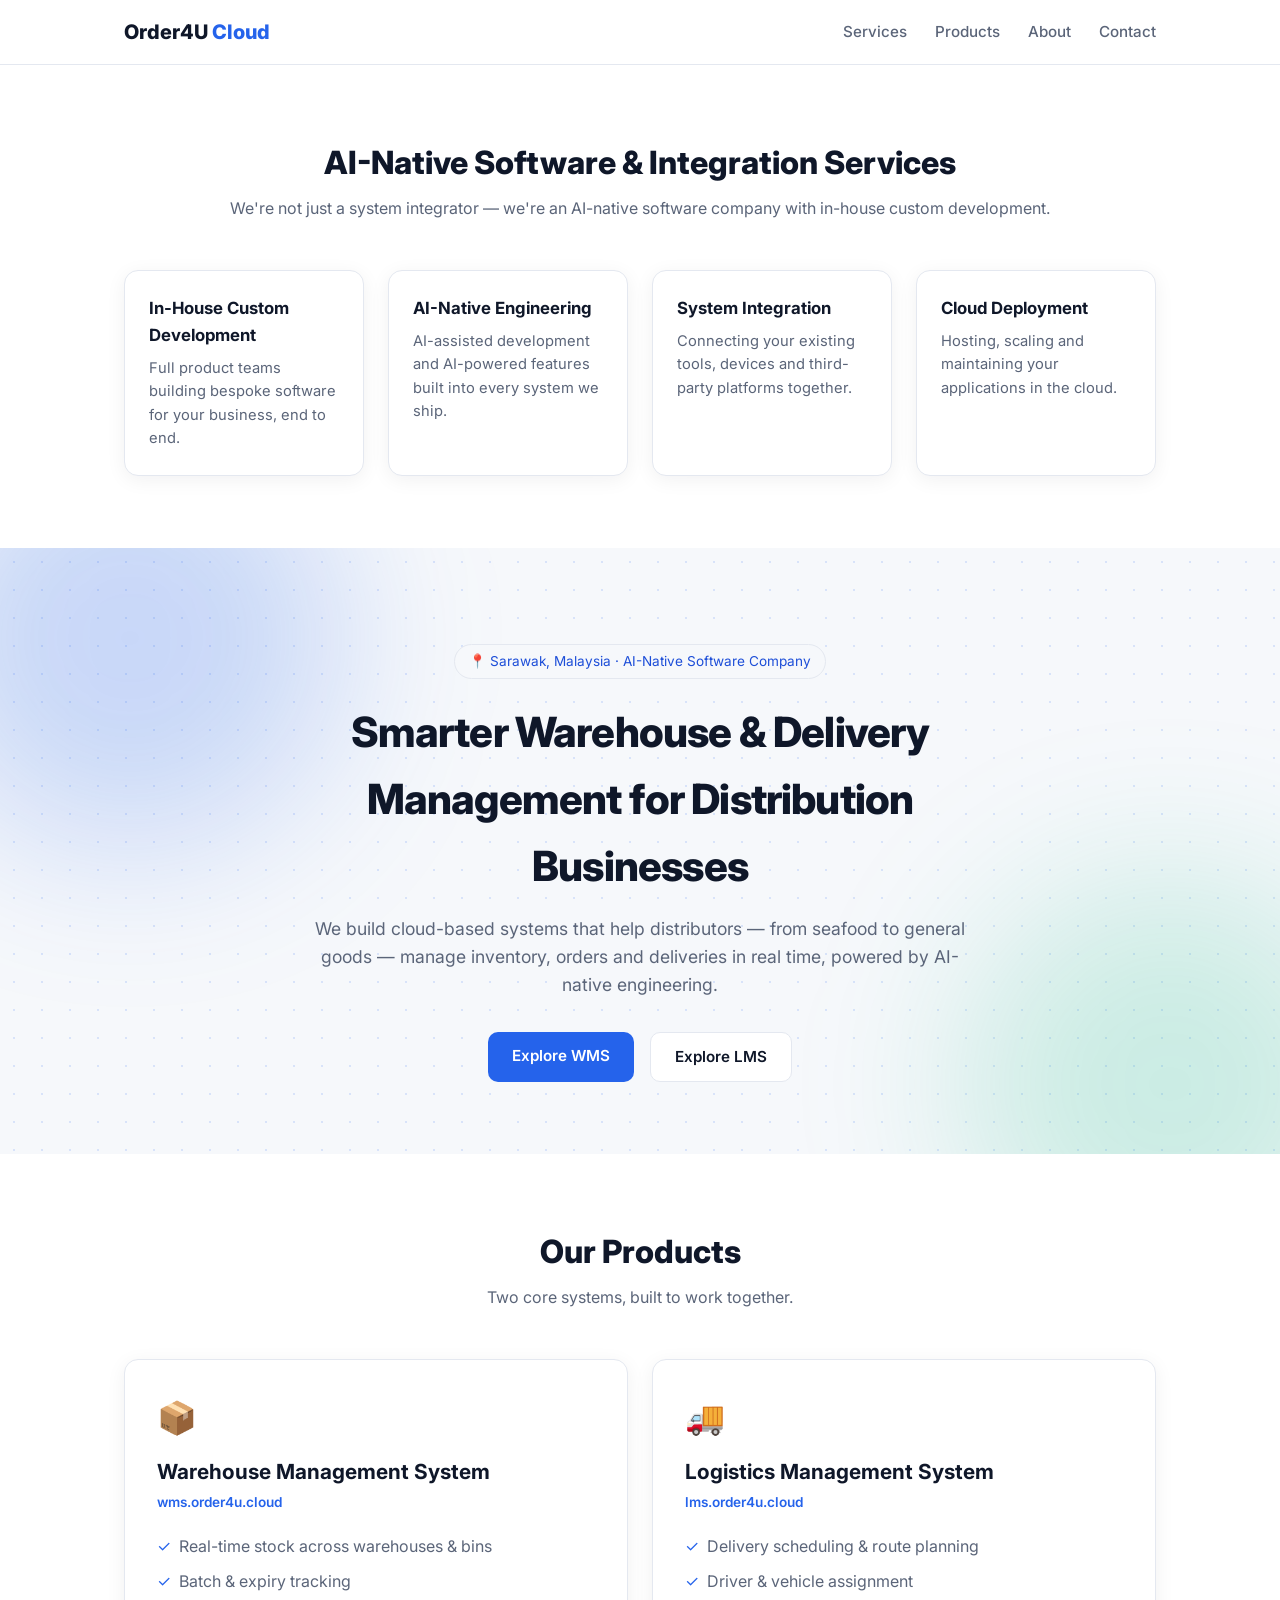
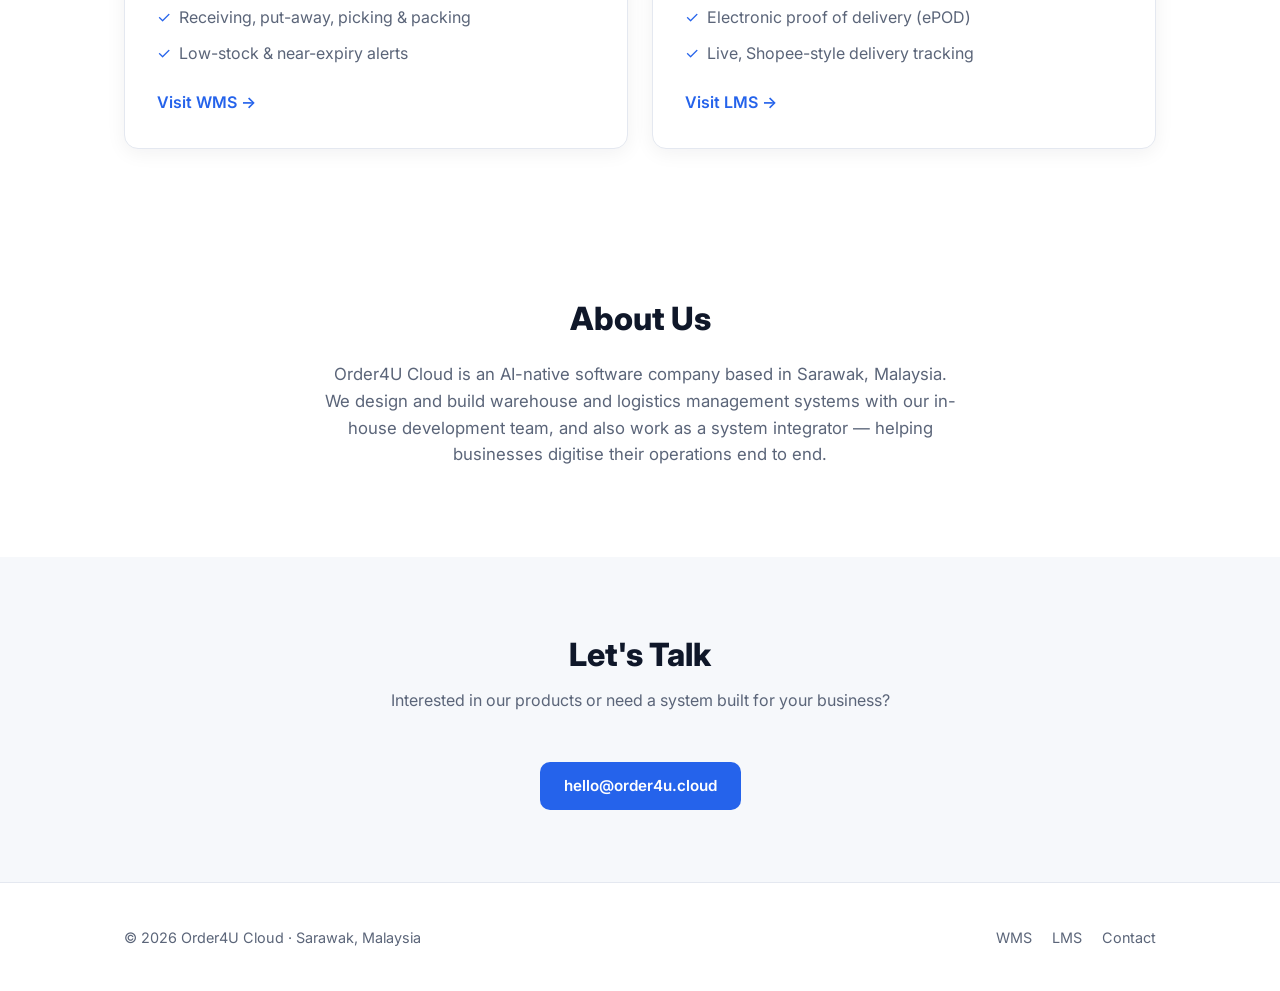
==== index.html @ 3c26c92e "Add static product/landing site with GitHub Pages workflow" ====
<!DOCTYPE html>
<html lang="en">
<head>
  <meta charset="UTF-8" />
  <meta name="viewport" content="width=device-width, initial-scale=1.0" />
  <title>Order4U Cloud — Warehouse & Logistics Management Systems</title>
  <meta name="description" content="Order4U Cloud is an AI-native software company based in Sarawak, Malaysia, building Warehouse (WMS) and Logistics (LMS) management systems, in-house custom development, and system integration." />
  <link rel="icon" href="data:,">
  <link rel="preconnect" href="https://fonts.googleapis.com">
  <link href="https://fonts.googleapis.com/css2?family=Inter:wght@400;500;600;700;800&display=swap" rel="stylesheet">
  <link rel="stylesheet" href="assets/css/styles.css" />
</head>
<body>

  <header class="site-header">
    <nav class="nav container">
      <a href="#home" class="brand">Order4U <span>Cloud</span></a>
      <ul class="nav-links">
        <li><a href="#services">Services</a></li>
        <li><a href="#products">Products</a></li>
        <li><a href="#about">About</a></li>
        <li><a href="#contact">Contact</a></li>
      </ul>
    </nav>
  </header>

  <main>
    <!-- Services -->
    <section id="services" class="section">
      <div class="container">
        <h2 class="section-title">AI-Native Software & Integration Services</h2>
        <p class="section-sub">We're not just a system integrator — we're an AI-native software company with in-house custom development.</p>

        <div class="card-grid card-grid-4">
          <div class="mini-card">
            <h4>In-House Custom Development</h4>
            <p>Full product teams building bespoke software for your business, end to end.</p>
          </div>
          <div class="mini-card">
            <h4>AI-Native Engineering</h4>
            <p>AI-assisted development and AI-powered features built into every system we ship.</p>
          </div>
          <div class="mini-card">
            <h4>System Integration</h4>
            <p>Connecting your existing tools, devices and third-party platforms together.</p>
          </div>
          <div class="mini-card">
            <h4>Cloud Deployment</h4>
            <p>Hosting, scaling and maintaining your applications in the cloud.</p>
          </div>
        </div>
      </div>
    </section>

    <!-- Hero -->
    <section id="home" class="hero">
      <div class="container hero-content">
        <span class="badge">📍 Sarawak, Malaysia · AI-Native Software Company</span>
        <h1>Smarter Warehouse & Delivery Management for Distribution Businesses</h1>
        <p class="hero-sub">
          We build cloud-based systems that help distributors — from seafood to general goods —
          manage inventory, orders and deliveries in real time, powered by AI-native engineering.
        </p>
        <div class="hero-actions">
          <a href="https://wms.order4u.cloud" class="btn btn-primary" target="_blank" rel="noopener">Explore WMS</a>
          <a href="https://lms.order4u.cloud" class="btn btn-outline" target="_blank" rel="noopener">Explore LMS</a>
        </div>
      </div>
    </section>

    <!-- Products -->
    <section id="products" class="section">
      <div class="container">
        <h2 class="section-title">Our Products</h2>
        <p class="section-sub">Two core systems, built to work together.</p>

        <div class="card-grid">
          <article class="card">
            <div class="card-icon">📦</div>
            <h3>Warehouse Management System</h3>
            <p class="card-tag">wms.order4u.cloud</p>
            <ul class="feature-list">
              <li>Real-time stock across warehouses & bins</li>
              <li>Batch & expiry tracking</li>
              <li>Receiving, put-away, picking & packing</li>
              <li>Low-stock & near-expiry alerts</li>
            </ul>
            <a href="https://wms.order4u.cloud" class="card-link" target="_blank" rel="noopener">Visit WMS →</a>
          </article>

          <article class="card">
            <div class="card-icon">🚚</div>
            <h3>Logistics Management System</h3>
            <p class="card-tag">lms.order4u.cloud</p>
            <ul class="feature-list">
              <li>Delivery scheduling & route planning</li>
              <li>Driver & vehicle assignment</li>
              <li>Electronic proof of delivery (ePOD)</li>
              <li>Live, Shopee-style delivery tracking</li>
            </ul>
            <a href="https://lms.order4u.cloud" class="card-link" target="_blank" rel="noopener">Visit LMS →</a>
          </article>
        </div>
      </div>
    </section>

    <!-- About -->
    <section id="about" class="section">
      <div class="container about-content">
        <h2 class="section-title">About Us</h2>
        <p>
          Order4U Cloud is an AI-native software company based in Sarawak, Malaysia. We design and
          build warehouse and logistics management systems with our in-house development team, and
          also work as a system integrator — helping businesses digitise their operations end to end.
        </p>
      </div>
    </section>

    <!-- Contact -->
    <section id="contact" class="section section-alt contact-section">
      <div class="container">
        <h2 class="section-title">Let's Talk</h2>
        <p class="section-sub">Interested in our products or need a system built for your business?</p>
        <a href="mailto:hello@order4u.cloud" class="btn btn-primary">hello@order4u.cloud</a>
      </div>
    </section>
  </main>

  <footer class="site-footer">
    <div class="container footer-content">
      <p>© 2026 Order4U Cloud · Sarawak, Malaysia</p>
      <div class="footer-links">
        <a href="https://wms.order4u.cloud" target="_blank" rel="noopener">WMS</a>
        <a href="https://lms.order4u.cloud" target="_blank" rel="noopener">LMS</a>
        <a href="mailto:hello@order4u.cloud">Contact</a>
      </div>
    </div>
  </footer>

</body>
</html>
---- assets/css/styles.css ----
:root {
  --bg: #ffffff;
  --bg-alt: #f6f8fb;
  --card: #ffffff;
  --text: #0f1729;
  --muted: #5b6579;
  --primary: #2563eb;
  --primary-dark: #1d4ed8;
  --border: #e4e8f0;
  --radius: 14px;
  --shadow: 0 4px 20px rgba(15, 23, 41, 0.06);
}

* { box-sizing: border-box; }

body {
  margin: 0;
  font-family: "Inter", -apple-system, BlinkMacSystemFont, "Segoe UI", sans-serif;
  background: var(--bg);
  color: var(--text);
  line-height: 1.6;
}

a { color: inherit; text-decoration: none; }

.container {
  max-width: 1080px;
  margin: 0 auto;
  padding: 0 24px;
}

/* Header */
.site-header {
  position: sticky;
  top: 0;
  z-index: 10;
  background: rgba(255, 255, 255, 0.85);
  backdrop-filter: blur(8px);
  border-bottom: 1px solid var(--border);
}

.nav {
  display: flex;
  align-items: center;
  justify-content: space-between;
  padding: 16px 24px;
}

.brand {
  font-weight: 800;
  font-size: 1.25rem;
}

.brand span { color: var(--primary); }

.nav-links {
  display: flex;
  gap: 28px;
  list-style: none;
  margin: 0;
  padding: 0;
}

.nav-links a {
  color: var(--muted);
  font-weight: 500;
  font-size: 0.95rem;
}

.nav-links a:hover { color: var(--text); }

/* Hero */
.hero {
  position: relative;
  overflow: hidden;
  padding: 96px 0 72px;
  background-color: var(--bg-alt);
  background-image:
    radial-gradient(circle, rgba(37, 99, 235, 0.14) 1px, transparent 1px);
  background-size: 28px 28px;
  animation: grid-drift 18s linear infinite;
}

.hero::before,
.hero::after {
  content: "";
  position: absolute;
  width: 420px;
  height: 420px;
  border-radius: 50%;
  filter: blur(80px);
  z-index: 0;
  animation: blob-float 14s ease-in-out infinite;
}

.hero::before {
  top: -120px;
  left: -80px;
  background: rgba(37, 99, 235, 0.22);
}

.hero::after {
  bottom: -140px;
  right: -100px;
  background: rgba(16, 185, 129, 0.18);
  animation-delay: -7s;
}

.hero-content { position: relative; z-index: 1; text-align: center; max-width: 720px; margin: 0 auto; }

@keyframes grid-drift {
  from { background-position: 0 0; }
  to { background-position: 28px 28px; }
}

@keyframes blob-float {
  0%, 100% { transform: translate(0, 0) scale(1); }
  50% { transform: translate(40px, 30px) scale(1.1); }
}

@media (prefers-reduced-motion: reduce) {
  .hero, .hero::before, .hero::after {
    animation: none;
  }
}

.badge {
  display: inline-block;
  padding: 6px 14px;
  background: var(--bg-alt);
  border: 1px solid var(--border);
  border-radius: 999px;
  color: var(--primary-dark);
  font-size: 0.85rem;
  margin-bottom: 20px;
}

.hero h1 {
  font-size: 2.6rem;
  font-weight: 800;
  margin: 0 0 16px;
  letter-spacing: -0.02em;
}

.hero-sub {
  color: var(--muted);
  font-size: 1.1rem;
  margin: 0 0 32px;
}

.hero-actions {
  display: flex;
  gap: 16px;
  justify-content: center;
  flex-wrap: wrap;
}

/* Buttons */
.btn {
  display: inline-block;
  padding: 12px 24px;
  border-radius: 10px;
  font-weight: 600;
  font-size: 0.95rem;
  transition: transform 0.15s ease, background 0.15s ease;
}

.btn-primary {
  background: var(--primary);
  color: #fff;
}

.btn-primary:hover { background: var(--primary-dark); transform: translateY(-1px); }

.btn-outline {
  border: 1px solid var(--border);
  color: var(--text);
  background: var(--bg);
}

.btn-outline:hover { border-color: var(--primary); color: var(--primary); transform: translateY(-1px); }

/* Sections */
.section { padding: 72px 0; }
.section-alt { background: var(--bg-alt); }

.section-title {
  font-size: 2rem;
  font-weight: 800;
  text-align: center;
  margin: 0 0 8px;
}

.section-sub {
  text-align: center;
  color: var(--muted);
  margin: 0 0 48px;
}

/* Cards */
.card-grid {
  display: grid;
  grid-template-columns: repeat(2, 1fr);
  gap: 24px;
}

.card-grid-4 { grid-template-columns: repeat(4, 1fr); }

.card {
  background: var(--card);
  border: 1px solid var(--border);
  border-radius: var(--radius);
  padding: 32px;
  box-shadow: var(--shadow);
}

.card-icon { font-size: 2rem; margin-bottom: 12px; }

.card h3 { margin: 0 0 4px; font-size: 1.3rem; }

.card-tag {
  color: var(--primary);
  font-size: 0.85rem;
  font-weight: 600;
  margin: 0 0 20px;
}

.feature-list {
  list-style: none;
  margin: 0 0 24px;
  padding: 0;
  color: var(--muted);
}

.feature-list li {
  padding-left: 22px;
  position: relative;
  margin-bottom: 10px;
}

.feature-list li::before {
  content: "✓";
  color: var(--primary);
  position: absolute;
  left: 0;
}

.card-link { color: var(--primary); font-weight: 600; }
.card-link:hover { color: var(--primary-dark); }

.mini-card {
  background: var(--card);
  border: 1px solid var(--border);
  border-radius: var(--radius);
  padding: 24px;
  box-shadow: var(--shadow);
}

.mini-card h4 { margin: 0 0 8px; font-size: 1.05rem; }
.mini-card p { margin: 0; color: var(--muted); font-size: 0.92rem; }

/* About / Contact */
.about-content { max-width: 680px; text-align: center; margin: 0 auto; }
.about-content p { color: var(--muted); font-size: 1.05rem; }

.contact-section { text-align: center; }

/* Footer */
.site-footer {
  border-top: 1px solid var(--border);
  padding: 28px 0;
}

.footer-content {
  display: flex;
  justify-content: space-between;
  align-items: center;
  flex-wrap: wrap;
  gap: 12px;
  color: var(--muted);
  font-size: 0.9rem;
}

.footer-links { display: flex; gap: 20px; }
.footer-links a:hover { color: var(--text); }

@media (max-width: 720px) {
  .nav-links { display: none; }
  .hero h1 { font-size: 2rem; }
  .card-grid, .card-grid-4 { grid-template-columns: 1fr; }
}
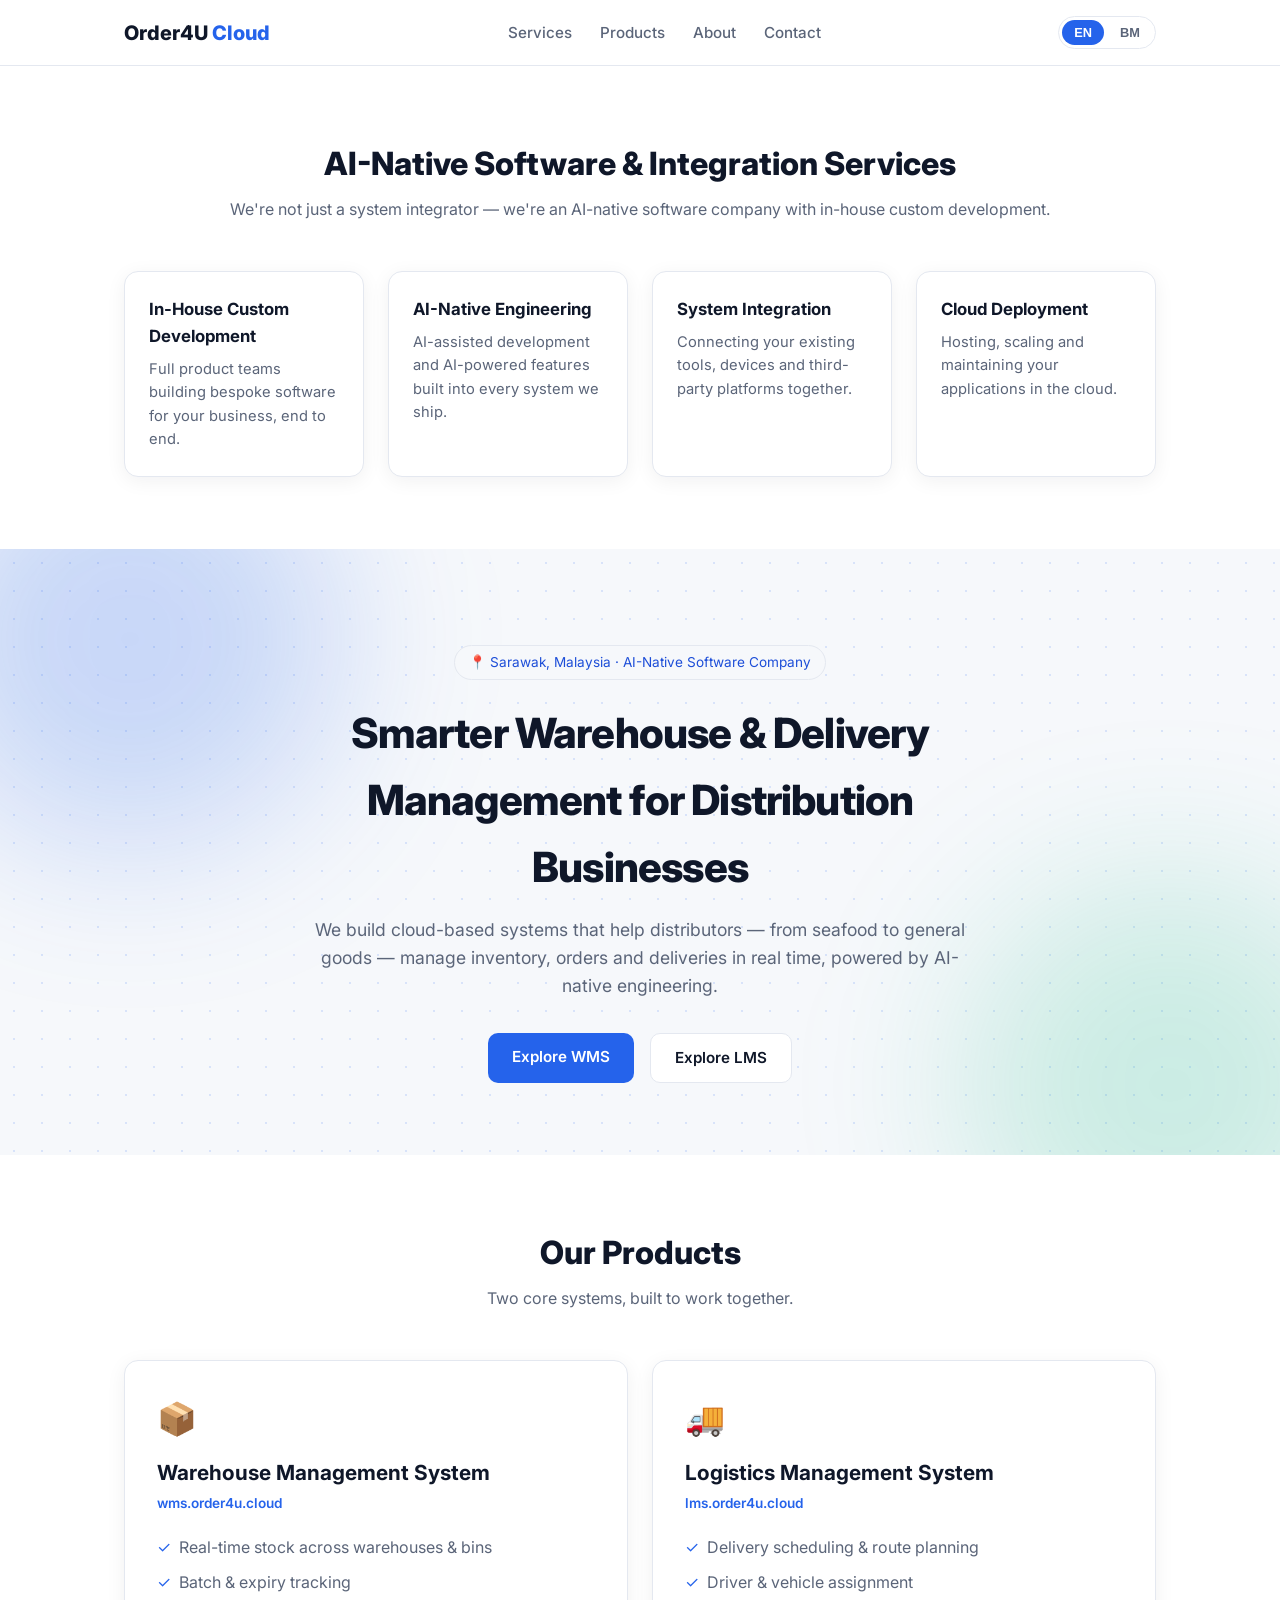
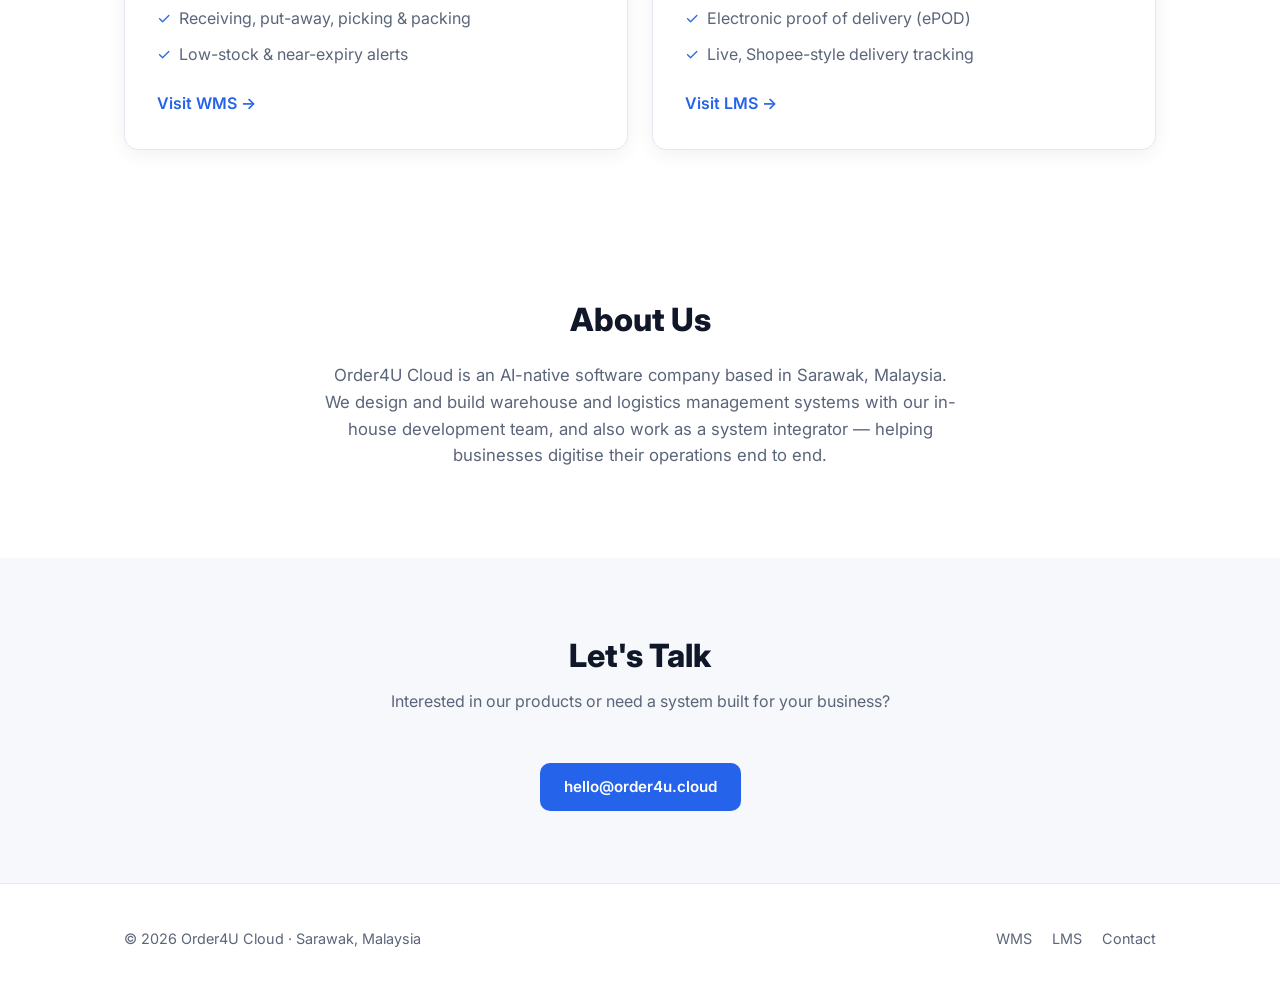
==== commit 89f8fa8b: "Add English/Malay language toggle" ====
--- a/index.html
+++ b/index.html
@@ -16,11 +16,16 @@
     <nav class="nav container">
       <a href="#home" class="brand">Order4U <span>Cloud</span></a>
       <ul class="nav-links">
-        <li><a href="#services">Services</a></li>
-        <li><a href="#products">Products</a></li>
-        <li><a href="#about">About</a></li>
-        <li><a href="#contact">Contact</a></li>
+        <li><a href="#services" data-i18n="nav.services">Services</a></li>
+        <li><a href="#products" data-i18n="nav.products">Products</a></li>
+        <li><a href="#about" data-i18n="nav.about">About</a></li>
+        <li><a href="#contact" data-i18n="nav.contact">Contact</a></li>
       </ul>
+      <fieldset class="lang-switch">
+        <legend class="sr-only">Language switch</legend>
+        <button type="button" class="lang-btn" data-lang="en">EN</button>
+        <button type="button" class="lang-btn" data-lang="ms">BM</button>
+      </fieldset>
     </nav>
   </header>
 
@@ -28,25 +33,25 @@
     <!-- Services -->
     <section id="services" class="section">
       <div class="container">
-        <h2 class="section-title">AI-Native Software & Integration Services</h2>
-        <p class="section-sub">We're not just a system integrator — we're an AI-native software company with in-house custom development.</p>
+        <h2 class="section-title" data-i18n="services.title">AI-Native Software & Integration Services</h2>
+        <p class="section-sub" data-i18n="services.sub">We're not just a system integrator — we're an AI-native software company with in-house custom development.</p>
 
         <div class="card-grid card-grid-4">
           <div class="mini-card">
-            <h4>In-House Custom Development</h4>
-            <p>Full product teams building bespoke software for your business, end to end.</p>
+            <h4 data-i18n="services.card1.title">In-House Custom Development</h4>
+            <p data-i18n="services.card1.desc">Full product teams building bespoke software for your business, end to end.</p>
           </div>
           <div class="mini-card">
-            <h4>AI-Native Engineering</h4>
-            <p>AI-assisted development and AI-powered features built into every system we ship.</p>
+            <h4 data-i18n="services.card2.title">AI-Native Engineering</h4>
+            <p data-i18n="services.card2.desc">AI-assisted development and AI-powered features built into every system we ship.</p>
           </div>
           <div class="mini-card">
-            <h4>System Integration</h4>
-            <p>Connecting your existing tools, devices and third-party platforms together.</p>
+            <h4 data-i18n="services.card3.title">System Integration</h4>
+            <p data-i18n="services.card3.desc">Connecting your existing tools, devices and third-party platforms together.</p>
           </div>
           <div class="mini-card">
-            <h4>Cloud Deployment</h4>
-            <p>Hosting, scaling and maintaining your applications in the cloud.</p>
+            <h4 data-i18n="services.card4.title">Cloud Deployment</h4>
+            <p data-i18n="services.card4.desc">Hosting, scaling and maintaining your applications in the cloud.</p>
           </div>
         </div>
       </div>
@@ -55,15 +60,15 @@
     <!-- Hero -->
     <section id="home" class="hero">
       <div class="container hero-content">
-        <span class="badge">📍 Sarawak, Malaysia · AI-Native Software Company</span>
-        <h1>Smarter Warehouse & Delivery Management for Distribution Businesses</h1>
-        <p class="hero-sub">
+        <span class="badge" data-i18n="hero.badge">📍 Sarawak, Malaysia · AI-Native Software Company</span>
+        <h1 data-i18n="hero.title">Smarter Warehouse & Delivery Management for Distribution Businesses</h1>
+        <p class="hero-sub" data-i18n="hero.sub">
           We build cloud-based systems that help distributors — from seafood to general goods —
           manage inventory, orders and deliveries in real time, powered by AI-native engineering.
         </p>
         <div class="hero-actions">
-          <a href="https://wms.order4u.cloud" class="btn btn-primary" target="_blank" rel="noopener">Explore WMS</a>
-          <a href="https://lms.order4u.cloud" class="btn btn-outline" target="_blank" rel="noopener">Explore LMS</a>
+          <a href="https://wms.order4u.cloud" class="btn btn-primary" target="_blank" rel="noopener" data-i18n="hero.cta.wms">Explore WMS</a>
+          <a href="https://lms.order4u.cloud" class="btn btn-outline" target="_blank" rel="noopener" data-i18n="hero.cta.lms">Explore LMS</a>
         </div>
       </div>
     </section>
@@ -71,34 +76,34 @@
     <!-- Products -->
     <section id="products" class="section">
       <div class="container">
-        <h2 class="section-title">Our Products</h2>
-        <p class="section-sub">Two core systems, built to work together.</p>
+        <h2 class="section-title" data-i18n="products.title">Our Products</h2>
+        <p class="section-sub" data-i18n="products.sub">Two core systems, built to work together.</p>
 
         <div class="card-grid">
           <article class="card">
             <div class="card-icon">📦</div>
-            <h3>Warehouse Management System</h3>
+            <h3 data-i18n="products.wms.title">Warehouse Management System</h3>
             <p class="card-tag">wms.order4u.cloud</p>
             <ul class="feature-list">
-              <li>Real-time stock across warehouses & bins</li>
-              <li>Batch & expiry tracking</li>
-              <li>Receiving, put-away, picking & packing</li>
-              <li>Low-stock & near-expiry alerts</li>
+              <li data-i18n="products.wms.f1">Real-time stock across warehouses & bins</li>
+              <li data-i18n="products.wms.f2">Batch & expiry tracking</li>
+              <li data-i18n="products.wms.f3">Receiving, put-away, picking & packing</li>
+              <li data-i18n="products.wms.f4">Low-stock & near-expiry alerts</li>
             </ul>
-            <a href="https://wms.order4u.cloud" class="card-link" target="_blank" rel="noopener">Visit WMS →</a>
+            <a href="https://wms.order4u.cloud" class="card-link" target="_blank" rel="noopener" data-i18n="products.wms.link">Visit WMS →</a>
           </article>
 
           <article class="card">
             <div class="card-icon">🚚</div>
-            <h3>Logistics Management System</h3>
+            <h3 data-i18n="products.lms.title">Logistics Management System</h3>
             <p class="card-tag">lms.order4u.cloud</p>
             <ul class="feature-list">
-              <li>Delivery scheduling & route planning</li>
-              <li>Driver & vehicle assignment</li>
-              <li>Electronic proof of delivery (ePOD)</li>
-              <li>Live, Shopee-style delivery tracking</li>
+              <li data-i18n="products.lms.f1">Delivery scheduling & route planning</li>
+              <li data-i18n="products.lms.f2">Driver & vehicle assignment</li>
+              <li data-i18n="products.lms.f3">Electronic proof of delivery (ePOD)</li>
+              <li data-i18n="products.lms.f4">Live, Shopee-style delivery tracking</li>
             </ul>
-            <a href="https://lms.order4u.cloud" class="card-link" target="_blank" rel="noopener">Visit LMS →</a>
+            <a href="https://lms.order4u.cloud" class="card-link" target="_blank" rel="noopener" data-i18n="products.lms.link">Visit LMS →</a>
           </article>
         </div>
       </div>
@@ -107,8 +112,8 @@
     <!-- About -->
     <section id="about" class="section">
       <div class="container about-content">
-        <h2 class="section-title">About Us</h2>
-        <p>
+        <h2 class="section-title" data-i18n="about.title">About Us</h2>
+        <p data-i18n="about.text">
           Order4U Cloud is an AI-native software company based in Sarawak, Malaysia. We design and
           build warehouse and logistics management systems with our in-house development team, and
           also work as a system integrator — helping businesses digitise their operations end to end.
@@ -119,8 +124,8 @@
     <!-- Contact -->
     <section id="contact" class="section section-alt contact-section">
       <div class="container">
-        <h2 class="section-title">Let's Talk</h2>
-        <p class="section-sub">Interested in our products or need a system built for your business?</p>
+        <h2 class="section-title" data-i18n="contact.title">Let's Talk</h2>
+        <p class="section-sub" data-i18n="contact.sub">Interested in our products or need a system built for your business?</p>
         <a href="mailto:hello@order4u.cloud" class="btn btn-primary">hello@order4u.cloud</a>
       </div>
     </section>
@@ -128,14 +133,15 @@
 
   <footer class="site-footer">
     <div class="container footer-content">
-      <p>© 2026 Order4U Cloud · Sarawak, Malaysia</p>
+      <p data-i18n="footer.copy">© 2026 Order4U Cloud · Sarawak, Malaysia</p>
       <div class="footer-links">
         <a href="https://wms.order4u.cloud" target="_blank" rel="noopener">WMS</a>
         <a href="https://lms.order4u.cloud" target="_blank" rel="noopener">LMS</a>
-        <a href="mailto:hello@order4u.cloud">Contact</a>
+        <a href="mailto:hello@order4u.cloud" data-i18n="nav.contact">Contact</a>
       </div>
     </div>
   </footer>
 
+  <script src="assets/js/i18n.js"></script>
 </body>
 </html>
--- a/assets/css/styles.css
+++ b/assets/css/styles.css
@@ -69,6 +69,43 @@
 
 .nav-links a:hover { color: var(--text); }
 
+.lang-switch {
+  display: flex;
+  gap: 4px;
+  margin: 0;
+  border: 1px solid var(--border);
+  border-radius: 999px;
+  padding: 3px;
+}
+
+.sr-only {
+  position: absolute;
+  width: 1px;
+  height: 1px;
+  padding: 0;
+  margin: -1px;
+  overflow: hidden;
+  clip: rect(0, 0, 0, 0);
+  white-space: nowrap;
+  border: 0;
+}
+
+.lang-btn {
+  border: none;
+  background: transparent;
+  color: var(--muted);
+  font-size: 0.8rem;
+  font-weight: 700;
+  padding: 5px 12px;
+  border-radius: 999px;
+  cursor: pointer;
+}
+
+.lang-btn.active {
+  background: var(--primary);
+  color: #fff;
+}
+
 /* Hero */
 .hero {
   position: relative;
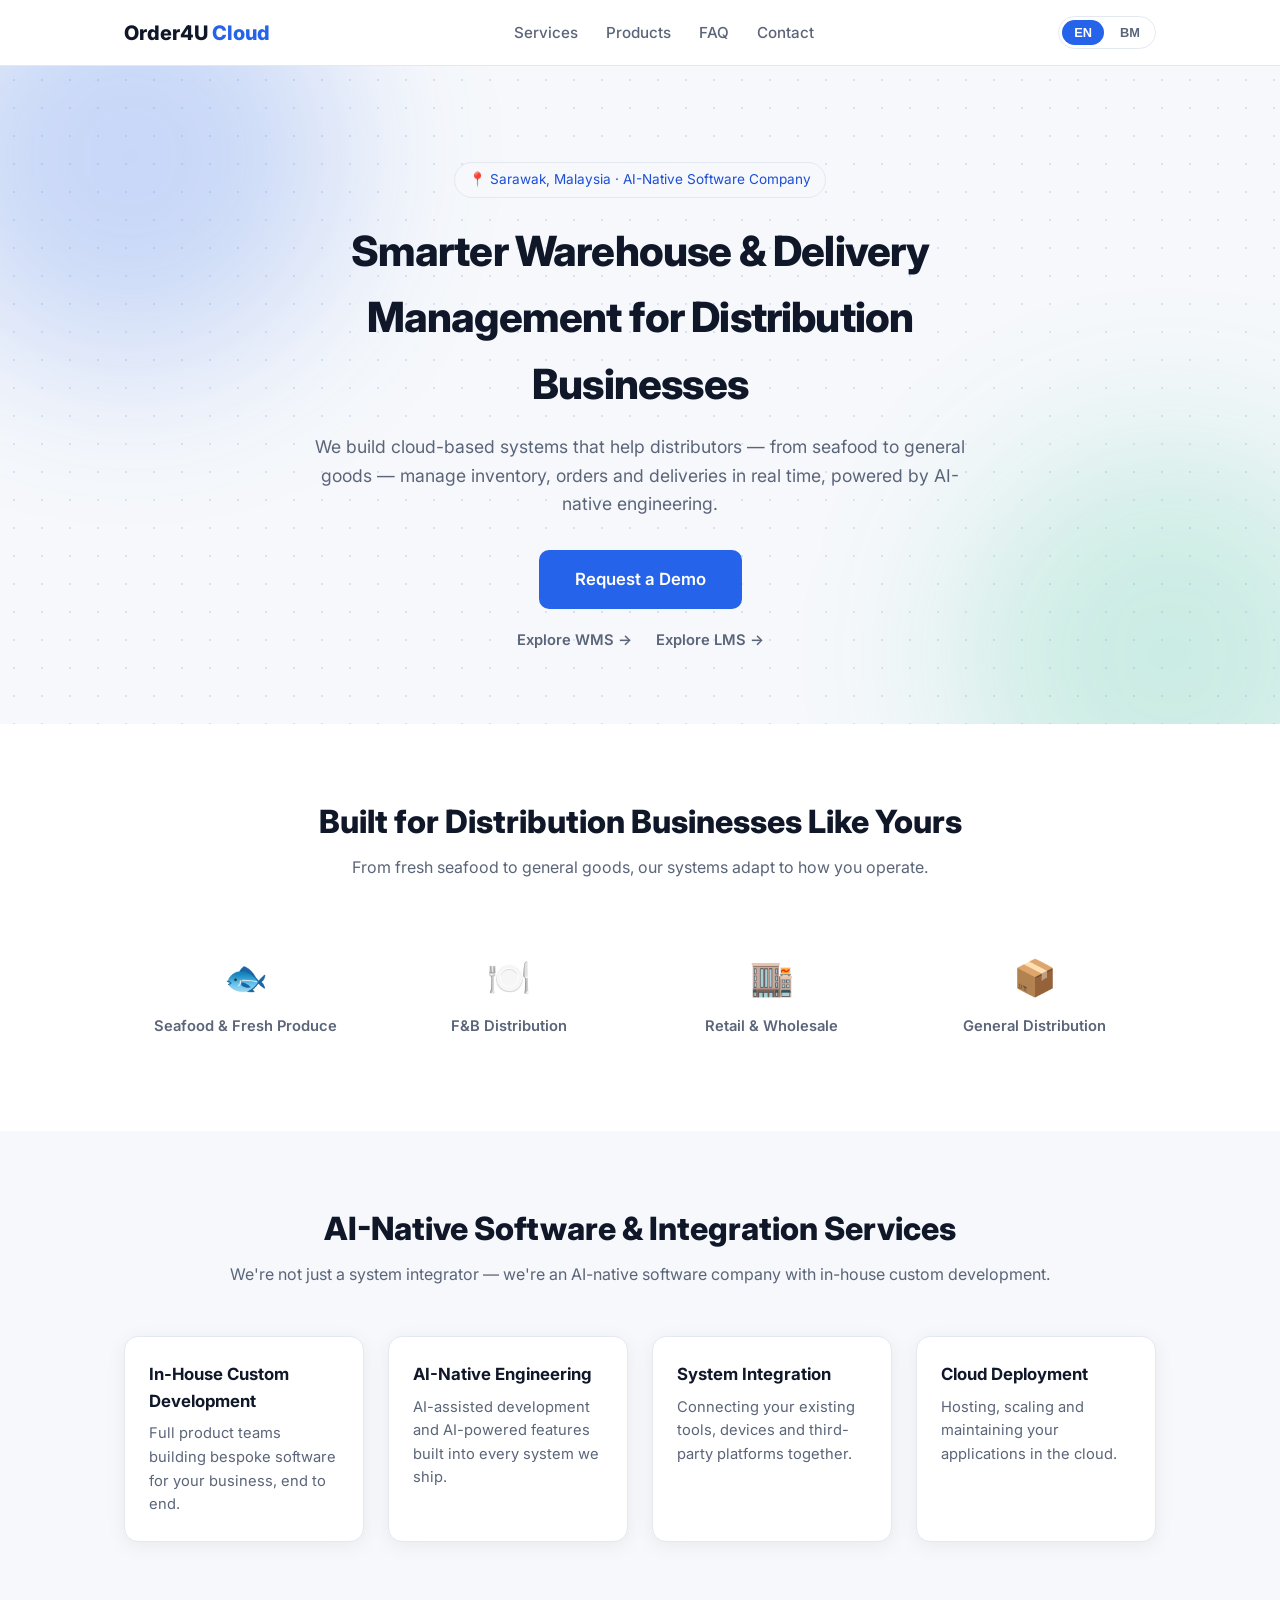
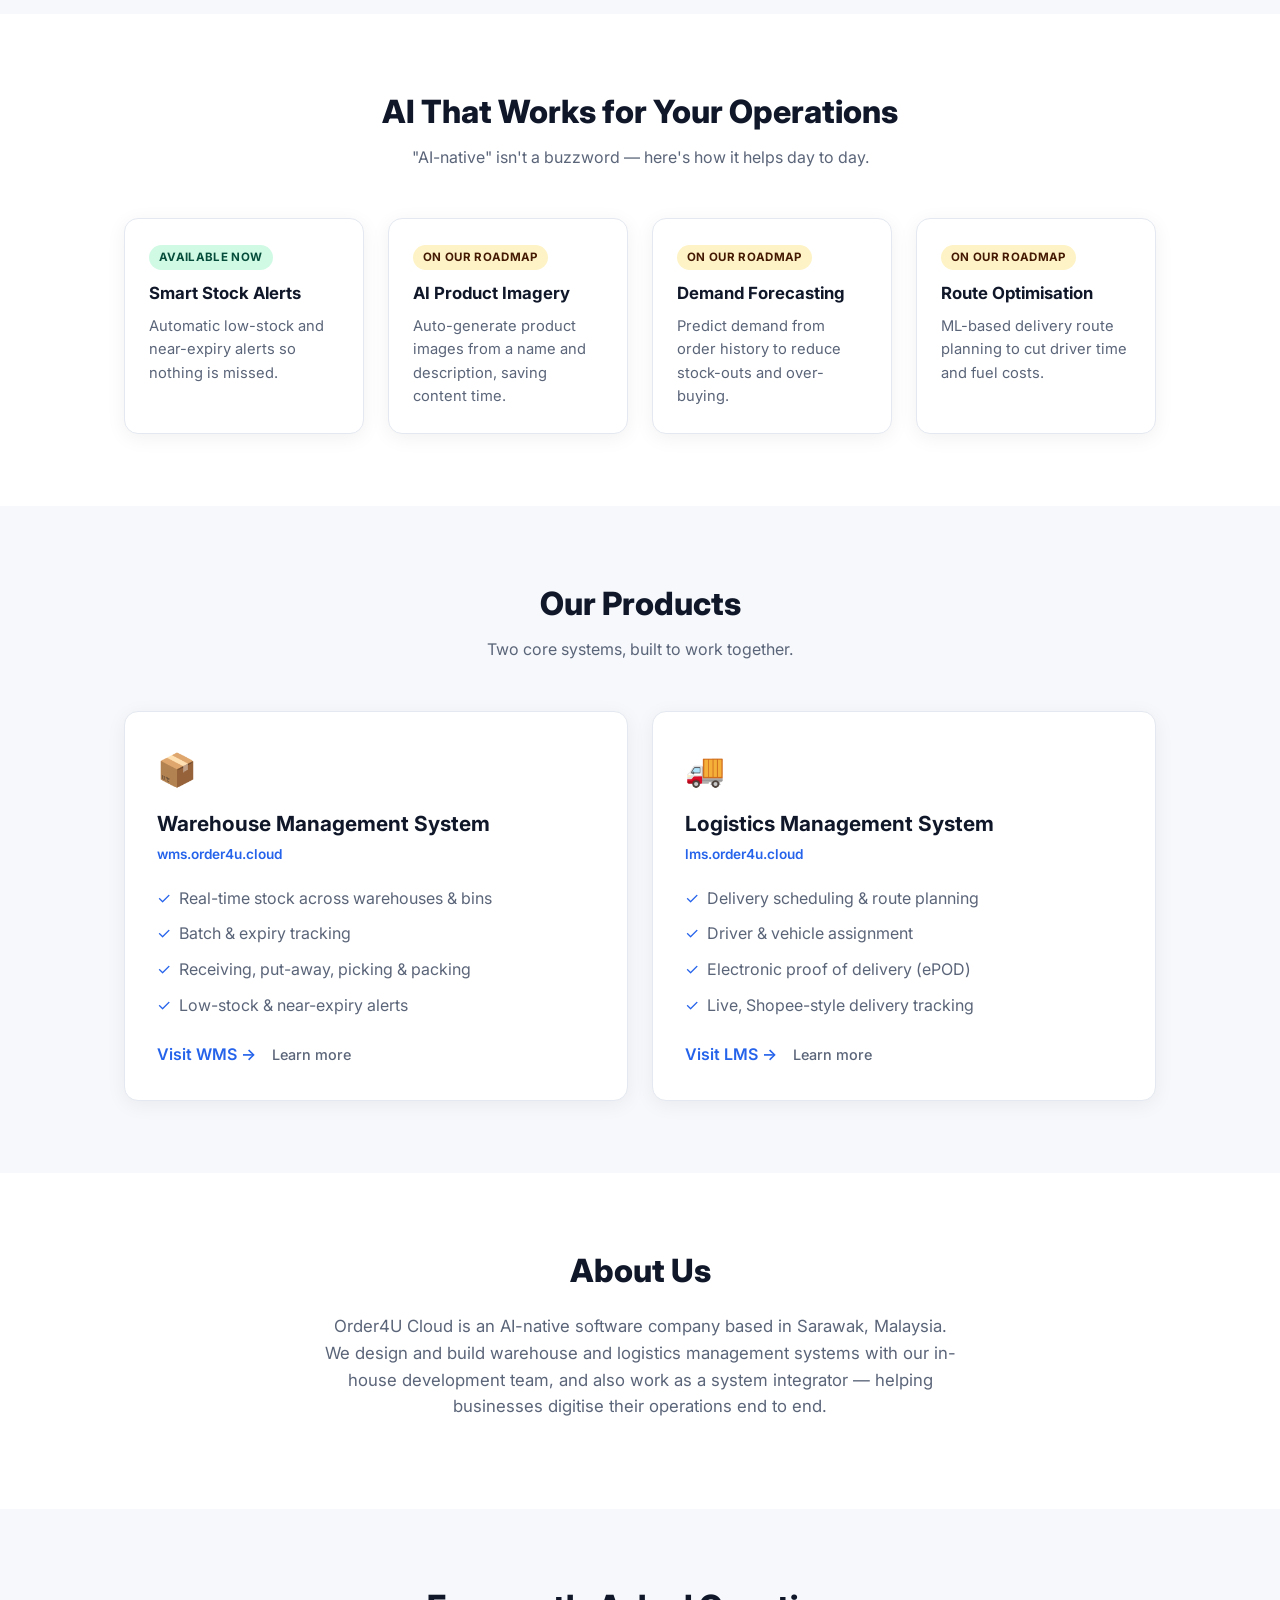
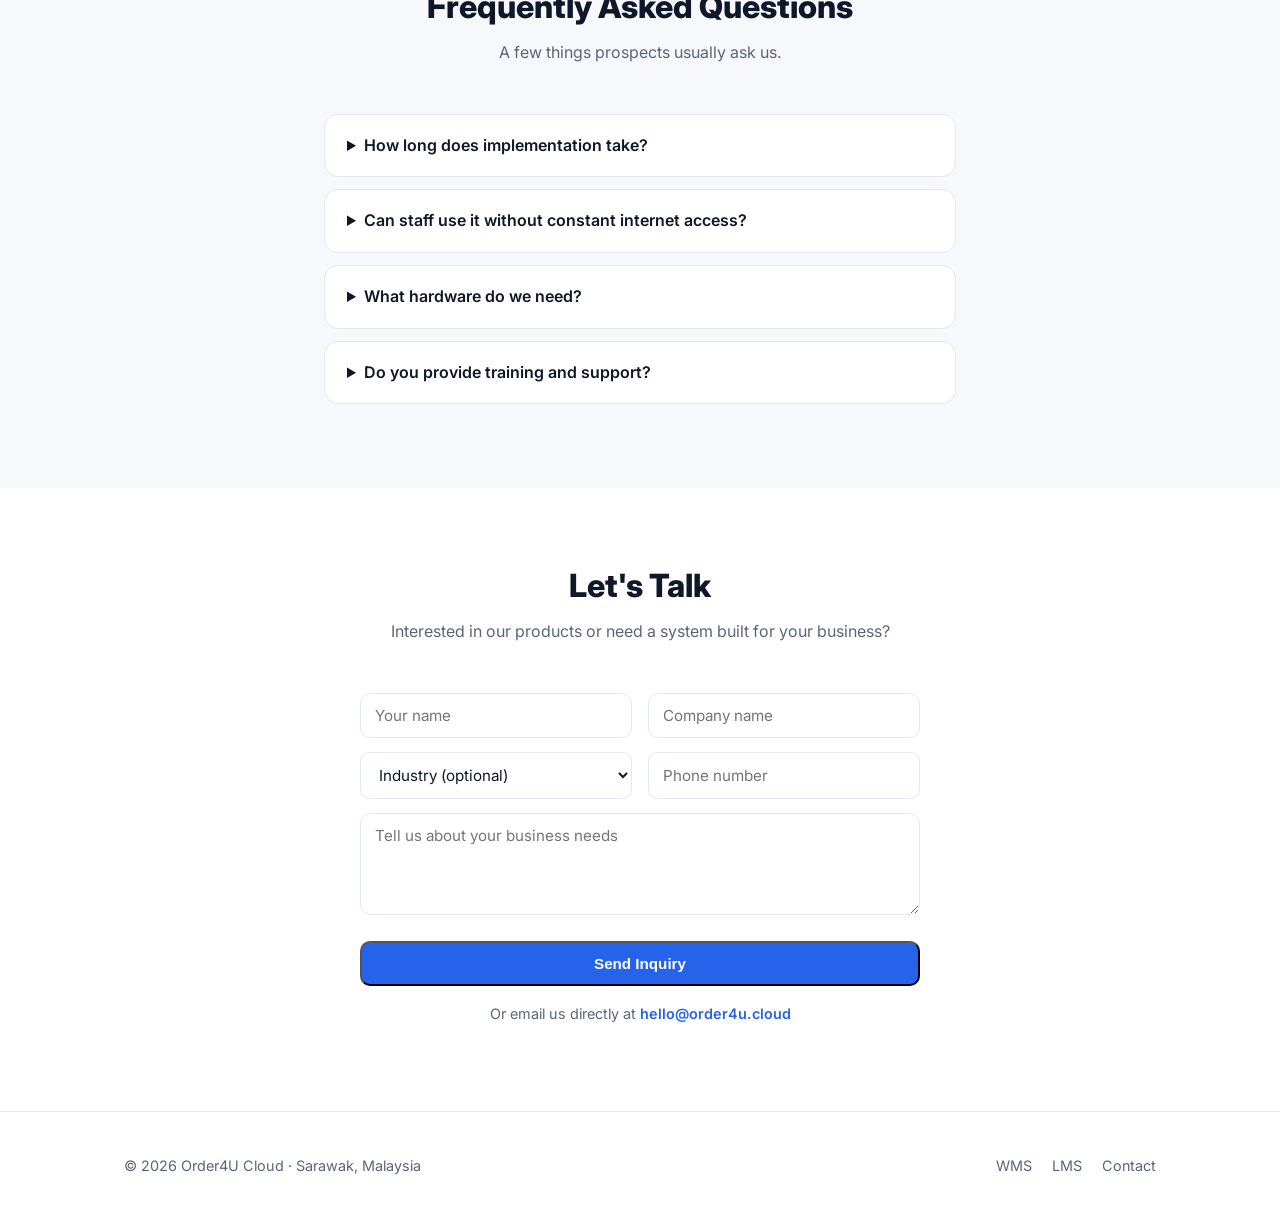
==== commit 70beac4a: "Lead with hero CTA, add industries/AI/FAQ sections, contact form, and WMS/LMS detail pages" ====
--- a/index.html
+++ b/index.html
@@ -18,7 +18,7 @@
       <ul class="nav-links">
         <li><a href="#services" data-i18n="nav.services">Services</a></li>
         <li><a href="#products" data-i18n="nav.products">Products</a></li>
-        <li><a href="#about" data-i18n="nav.about">About</a></li>
+        <li><a href="#faq" data-i18n="nav.faq">FAQ</a></li>
         <li><a href="#contact" data-i18n="nav.contact">Contact</a></li>
       </ul>
       <fieldset class="lang-switch">
@@ -30,33 +30,6 @@
   </header>
 
   <main>
-    <!-- Services -->
-    <section id="services" class="section">
-      <div class="container">
-        <h2 class="section-title" data-i18n="services.title">AI-Native Software & Integration Services</h2>
-        <p class="section-sub" data-i18n="services.sub">We're not just a system integrator — we're an AI-native software company with in-house custom development.</p>
-
-        <div class="card-grid card-grid-4">
-          <div class="mini-card">
-            <h4 data-i18n="services.card1.title">In-House Custom Development</h4>
-            <p data-i18n="services.card1.desc">Full product teams building bespoke software for your business, end to end.</p>
-          </div>
-          <div class="mini-card">
-            <h4 data-i18n="services.card2.title">AI-Native Engineering</h4>
-            <p data-i18n="services.card2.desc">AI-assisted development and AI-powered features built into every system we ship.</p>
-          </div>
-          <div class="mini-card">
-            <h4 data-i18n="services.card3.title">System Integration</h4>
-            <p data-i18n="services.card3.desc">Connecting your existing tools, devices and third-party platforms together.</p>
-          </div>
-          <div class="mini-card">
-            <h4 data-i18n="services.card4.title">Cloud Deployment</h4>
-            <p data-i18n="services.card4.desc">Hosting, scaling and maintaining your applications in the cloud.</p>
-          </div>
-        </div>
-      </div>
-    </section>
-
     <!-- Hero -->
     <section id="home" class="hero">
       <div class="container hero-content">
@@ -67,14 +40,102 @@
           manage inventory, orders and deliveries in real time, powered by AI-native engineering.
         </p>
         <div class="hero-actions">
-          <a href="https://wms.order4u.cloud" class="btn btn-primary" target="_blank" rel="noopener" data-i18n="hero.cta.wms">Explore WMS</a>
-          <a href="https://lms.order4u.cloud" class="btn btn-outline" target="_blank" rel="noopener" data-i18n="hero.cta.lms">Explore LMS</a>
+          <a href="#contact" class="btn btn-primary btn-lg" data-i18n="hero.cta.demo">Request a Demo</a>
+        </div>
+        <div class="hero-links">
+          <a href="https://wms.order4u.cloud" target="_blank" rel="noopener" data-i18n="hero.cta.wms">Explore WMS →</a>
+          <a href="https://lms.order4u.cloud" target="_blank" rel="noopener" data-i18n="hero.cta.lms">Explore LMS →</a>
+        </div>
+      </div>
+    </section>
+
+    <!-- Industries / trust strip -->
+    <section id="industries" class="section">
+      <div class="container">
+        <h2 class="section-title" data-i18n="industries.title">Built for Distribution Businesses Like Yours</h2>
+        <p class="section-sub" data-i18n="industries.sub">From fresh seafood to general goods, our systems adapt to how you operate.</p>
+
+        <div class="industry-grid">
+          <div class="industry-item">
+            <span class="industry-icon">🐟</span>
+            <p data-i18n="industries.item1">Seafood & Fresh Produce</p>
+          </div>
+          <div class="industry-item">
+            <span class="industry-icon">🍽️</span>
+            <p data-i18n="industries.item2">F&B Distribution</p>
+          </div>
+          <div class="industry-item">
+            <span class="industry-icon">🏬</span>
+            <p data-i18n="industries.item3">Retail & Wholesale</p>
+          </div>
+          <div class="industry-item">
+            <span class="industry-icon">📦</span>
+            <p data-i18n="industries.item4">General Distribution</p>
+          </div>
+        </div>
+      </div>
+    </section>
+
+    <!-- Services -->
+    <section id="services" class="section section-alt">
+      <div class="container">
+        <h2 class="section-title" data-i18n="services.title">AI-Native Software & Integration Services</h2>
+        <p class="section-sub" data-i18n="services.sub">We're not just a system integrator — we're an AI-native software company with in-house custom development.</p>
+
+        <div class="card-grid card-grid-4">
+          <div class="mini-card">
+            <h4 data-i18n="services.card1.title">In-House Custom Development</h4>
+            <p data-i18n="services.card1.desc">Full product teams building bespoke software for your business, end to end.</p>
+          </div>
+          <div class="mini-card">
+            <h4 data-i18n="services.card2.title">AI-Native Engineering</h4>
+            <p data-i18n="services.card2.desc">AI-assisted development and AI-powered features built into every system we ship.</p>
+          </div>
+          <div class="mini-card">
+            <h4 data-i18n="services.card3.title">System Integration</h4>
+            <p data-i18n="services.card3.desc">Connecting your existing tools, devices and third-party platforms together.</p>
+          </div>
+          <div class="mini-card">
+            <h4 data-i18n="services.card4.title">Cloud Deployment</h4>
+            <p data-i18n="services.card4.desc">Hosting, scaling and maintaining your applications in the cloud.</p>
+          </div>
+        </div>
+      </div>
+    </section>
+
+    <!-- AI capabilities -->
+    <section id="ai" class="section">
+      <div class="container">
+        <h2 class="section-title" data-i18n="ai.title">AI That Works for Your Operations</h2>
+        <p class="section-sub" data-i18n="ai.sub">"AI-native" isn't a buzzword — here's how it helps day to day.</p>
+
+        <div class="card-grid card-grid-4">
+          <div class="mini-card">
+            <span class="tag tag-live" data-i18n="ai.tag.live">Available now</span>
+            <h4 data-i18n="ai.card1.title">Smart Stock Alerts</h4>
+            <p data-i18n="ai.card1.desc">Automatic low-stock and near-expiry alerts so nothing is missed.</p>
+          </div>
+          <div class="mini-card">
+            <span class="tag tag-soon" data-i18n="ai.tag.soon">On our roadmap</span>
+            <h4 data-i18n="ai.card2.title">AI Product Imagery</h4>
+            <p data-i18n="ai.card2.desc">Auto-generate product images from a name and description, saving content time.</p>
+          </div>
+          <div class="mini-card">
+            <span class="tag tag-soon" data-i18n="ai.tag.soon">On our roadmap</span>
+            <h4 data-i18n="ai.card3.title">Demand Forecasting</h4>
+            <p data-i18n="ai.card3.desc">Predict demand from order history to reduce stock-outs and over-buying.</p>
+          </div>
+          <div class="mini-card">
+            <span class="tag tag-soon" data-i18n="ai.tag.soon">On our roadmap</span>
+            <h4 data-i18n="ai.card4.title">Route Optimisation</h4>
+            <p data-i18n="ai.card4.desc">ML-based delivery route planning to cut driver time and fuel costs.</p>
+          </div>
         </div>
       </div>
     </section>
 
     <!-- Products -->
-    <section id="products" class="section">
+    <section id="products" class="section section-alt">
       <div class="container">
         <h2 class="section-title" data-i18n="products.title">Our Products</h2>
         <p class="section-sub" data-i18n="products.sub">Two core systems, built to work together.</p>
@@ -90,7 +151,10 @@
               <li data-i18n="products.wms.f3">Receiving, put-away, picking & packing</li>
               <li data-i18n="products.wms.f4">Low-stock & near-expiry alerts</li>
             </ul>
-            <a href="https://wms.order4u.cloud" class="card-link" target="_blank" rel="noopener" data-i18n="products.wms.link">Visit WMS →</a>
+            <div class="card-link-row">
+              <a href="https://wms.order4u.cloud" class="card-link" target="_blank" rel="noopener" data-i18n="products.wms.link">Visit WMS →</a>
+              <a href="wms.html" class="card-link card-link-muted" data-i18n="products.wms.learn">Learn more</a>
+            </div>
           </article>
 
           <article class="card">
@@ -103,7 +167,10 @@
               <li data-i18n="products.lms.f3">Electronic proof of delivery (ePOD)</li>
               <li data-i18n="products.lms.f4">Live, Shopee-style delivery tracking</li>
             </ul>
-            <a href="https://lms.order4u.cloud" class="card-link" target="_blank" rel="noopener" data-i18n="products.lms.link">Visit LMS →</a>
+            <div class="card-link-row">
+              <a href="https://lms.order4u.cloud" class="card-link" target="_blank" rel="noopener" data-i18n="products.lms.link">Visit LMS →</a>
+              <a href="lms.html" class="card-link card-link-muted" data-i18n="products.lms.learn">Learn more</a>
+            </div>
           </article>
         </div>
       </div>
@@ -121,12 +188,63 @@
       </div>
     </section>
 
+    <!-- FAQ -->
+    <section id="faq" class="section section-alt">
+      <div class="container faq-content">
+        <h2 class="section-title" data-i18n="faq.title">Frequently Asked Questions</h2>
+        <p class="section-sub" data-i18n="faq.sub">A few things prospects usually ask us.</p>
+
+        <details class="faq-item">
+          <summary data-i18n="faq.q1">How long does implementation take?</summary>
+          <p data-i18n="faq.a1">Timeline depends on your business size and data complexity — we scope a clear plan together during your consultation.</p>
+        </details>
+        <details class="faq-item">
+          <summary data-i18n="faq.q2">Can staff use it without constant internet access?</summary>
+          <p data-i18n="faq.a2">Our apps are designed mobile-first for warehouse and driver use. If you have specific offline requirements, we'll scope them with you.</p>
+        </details>
+        <details class="faq-item">
+          <summary data-i18n="faq.q3">What hardware do we need?</summary>
+          <p data-i18n="faq.a3">Standard barcode scanners and thermal label printers are supported — we advise on compatible hardware during setup.</p>
+        </details>
+        <details class="faq-item">
+          <summary data-i18n="faq.q4">Do you provide training and support?</summary>
+          <p data-i18n="faq.a4">Yes — onboarding includes staff training, with ongoing support available after go-live.</p>
+        </details>
+      </div>
+    </section>
+
     <!-- Contact -->
-    <section id="contact" class="section section-alt contact-section">
+    <section id="contact" class="section contact-section">
       <div class="container">
         <h2 class="section-title" data-i18n="contact.title">Let's Talk</h2>
         <p class="section-sub" data-i18n="contact.sub">Interested in our products or need a system built for your business?</p>
-        <a href="mailto:hello@order4u.cloud" class="btn btn-primary">hello@order4u.cloud</a>
+
+        <form class="contact-form" id="contact-form">
+          <div class="form-row">
+            <label class="sr-only" for="contact-name" data-i18n="contact.form.name">Your name</label>
+            <input id="contact-name" type="text" name="name" data-i18n-placeholder="contact.form.name" placeholder="Your name" required />
+            <label class="sr-only" for="contact-company" data-i18n="contact.form.company">Company name</label>
+            <input id="contact-company" type="text" name="company" data-i18n-placeholder="contact.form.company" placeholder="Company name" />
+          </div>
+          <div class="form-row">
+            <label class="sr-only" for="contact-industry" data-i18n="contact.form.industry">Industry (optional)</label>
+            <select id="contact-industry" name="industry">
+              <option value="" data-i18n="contact.form.industry">Industry (optional)</option>
+              <option data-i18n="industries.item1">Seafood & Fresh Produce</option>
+              <option data-i18n="industries.item2">F&B Distribution</option>
+              <option data-i18n="industries.item3">Retail & Wholesale</option>
+              <option data-i18n="industries.item4">General Distribution</option>
+            </select>
+            <label class="sr-only" for="contact-phone" data-i18n="contact.form.phone">Phone number</label>
+            <input id="contact-phone" type="tel" name="phone" data-i18n-placeholder="contact.form.phone" placeholder="Phone number" />
+          </div>
+          <label class="sr-only" for="contact-message" data-i18n="contact.form.message">Tell us about your business needs</label>
+          <textarea id="contact-message" name="message" rows="4" data-i18n-placeholder="contact.form.message" placeholder="Tell us about your business needs" required></textarea>
+          <button type="submit" class="btn btn-primary" data-i18n="contact.form.submit">Send Inquiry</button>
+        </form>
+        <p class="form-note" data-i18n="contact.form.note">
+          Or email us directly at <a href="mailto:hello@order4u.cloud">hello@order4u.cloud</a>
+        </p>
       </div>
     </section>
   </main>
@@ -143,5 +261,6 @@
   </footer>
 
   <script src="assets/js/i18n.js"></script>
+  <script src="assets/js/contact.js"></script>
 </body>
 </html>
--- a/assets/css/styles.css
+++ b/assets/css/styles.css
@@ -192,6 +192,22 @@
   flex-wrap: wrap;
 }
 
+.hero-links {
+  display: flex;
+  gap: 24px;
+  justify-content: center;
+  flex-wrap: wrap;
+  margin-top: 20px;
+}
+
+.hero-links a {
+  color: var(--muted);
+  font-weight: 600;
+  font-size: 0.92rem;
+}
+
+.hero-links a:hover { color: var(--primary); }
+
 /* Buttons */
 .btn {
   display: inline-block;
@@ -209,6 +225,11 @@
 
 .btn-primary:hover { background: var(--primary-dark); transform: translateY(-1px); }
 
+.btn-lg {
+  padding: 16px 36px;
+  font-size: 1.05rem;
+}
+
 .btn-outline {
   border: 1px solid var(--border);
   color: var(--text);
@@ -285,6 +306,15 @@
 .card-link { color: var(--primary); font-weight: 600; }
 .card-link:hover { color: var(--primary-dark); }
 
+.card-link-row {
+  display: flex;
+  align-items: center;
+  gap: 16px;
+}
+
+.card-link-muted { color: var(--muted); font-weight: 500; font-size: 0.9rem; }
+.card-link-muted:hover { color: var(--text); }
+
 .mini-card {
   background: var(--card);
   border: 1px solid var(--border);
@@ -296,11 +326,103 @@
 .mini-card h4 { margin: 0 0 8px; font-size: 1.05rem; }
 .mini-card p { margin: 0; color: var(--muted); font-size: 0.92rem; }
 
+.tag {
+  display: inline-block;
+  font-size: 0.72rem;
+  font-weight: 700;
+  text-transform: uppercase;
+  letter-spacing: 0.03em;
+  padding: 3px 10px;
+  border-radius: 999px;
+  margin-bottom: 10px;
+}
+
+.tag-live { background: #d1fae5; color: #064e3b; }
+.tag-soon { background: #fef3c7; color: #451a03; }
+
+/* Industries */
+.industry-grid {
+  display: grid;
+  grid-template-columns: repeat(4, 1fr);
+  gap: 20px;
+  text-align: center;
+}
+
+.industry-item {
+  padding: 20px;
+}
+
+.industry-icon { font-size: 2.2rem; display: block; margin-bottom: 10px; }
+.industry-item p { margin: 0; color: var(--muted); font-weight: 600; font-size: 0.92rem; }
+
 /* About / Contact */
 .about-content { max-width: 680px; text-align: center; margin: 0 auto; }
 .about-content p { color: var(--muted); font-size: 1.05rem; }
 
 .contact-section { text-align: center; }
+
+/* FAQ */
+.faq-content { max-width: 680px; margin: 0 auto; }
+
+.faq-item {
+  background: var(--card);
+  border: 1px solid var(--border);
+  border-radius: var(--radius);
+  padding: 18px 22px;
+  margin-bottom: 12px;
+}
+
+.faq-item summary {
+  cursor: pointer;
+  font-weight: 600;
+}
+
+.faq-item p {
+  margin: 12px 0 0;
+  color: var(--muted);
+}
+
+/* Contact form */
+.contact-form {
+  max-width: 560px;
+  margin: 0 auto;
+  text-align: left;
+}
+
+.form-row {
+  display: flex;
+  gap: 16px;
+  margin-bottom: 14px;
+}
+
+.contact-form input,
+.contact-form select,
+.contact-form textarea {
+  width: 100%;
+  padding: 12px 14px;
+  border: 1px solid var(--border);
+  border-radius: 10px;
+  font-family: inherit;
+  font-size: 0.95rem;
+  color: var(--text);
+  background: var(--card);
+}
+
+.contact-form textarea {
+  margin-bottom: 18px;
+  resize: vertical;
+}
+
+.contact-form button { width: 100%; }
+
+.form-note {
+  text-align: center;
+  color: var(--muted);
+  font-size: 0.9rem;
+  margin-top: 16px;
+}
+
+.form-note a { color: var(--primary); font-weight: 600; }
 
 /* Footer */
 .site-footer {
@@ -324,5 +446,6 @@
 @media (max-width: 720px) {
   .nav-links { display: none; }
   .hero h1 { font-size: 2rem; }
-  .card-grid, .card-grid-4 { grid-template-columns: 1fr; }
-}
+  .card-grid, .card-grid-4, .industry-grid { grid-template-columns: 1fr; }
+  .form-row { flex-direction: column; gap: 14px; }
+}
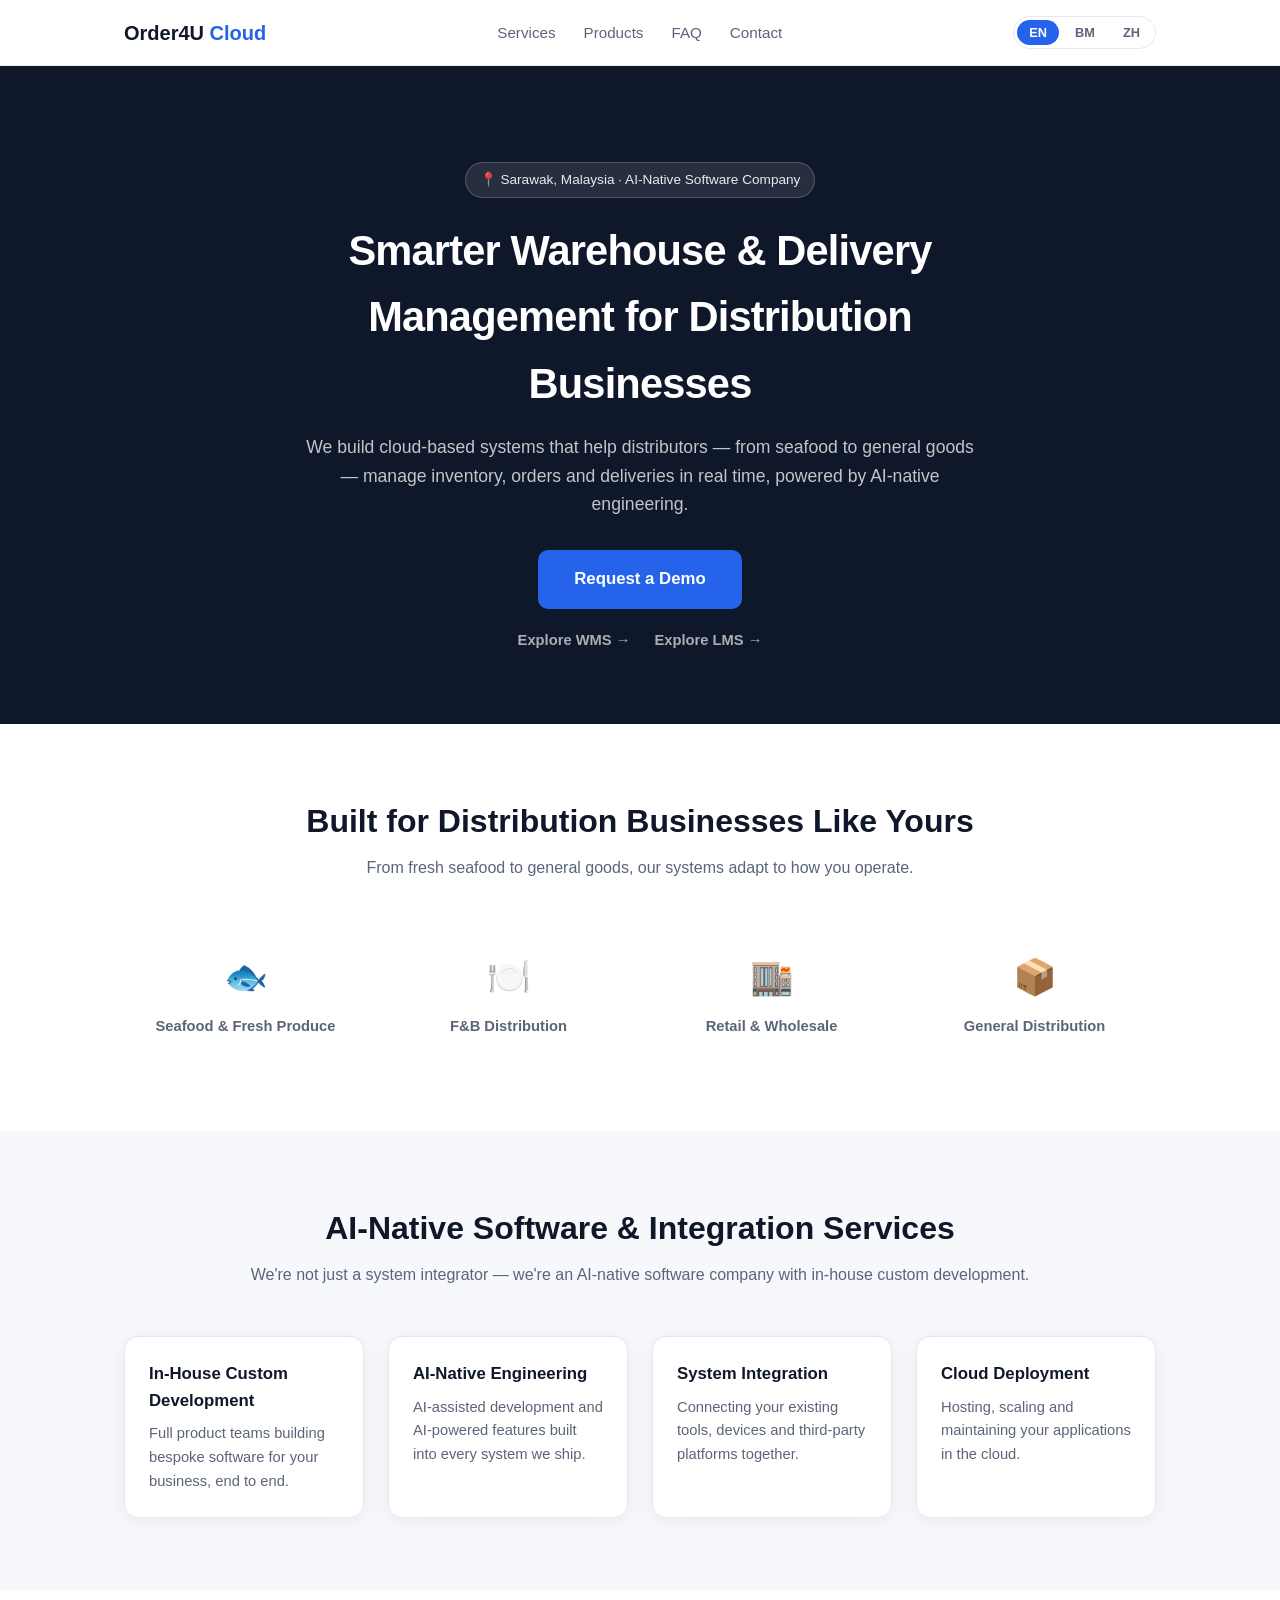
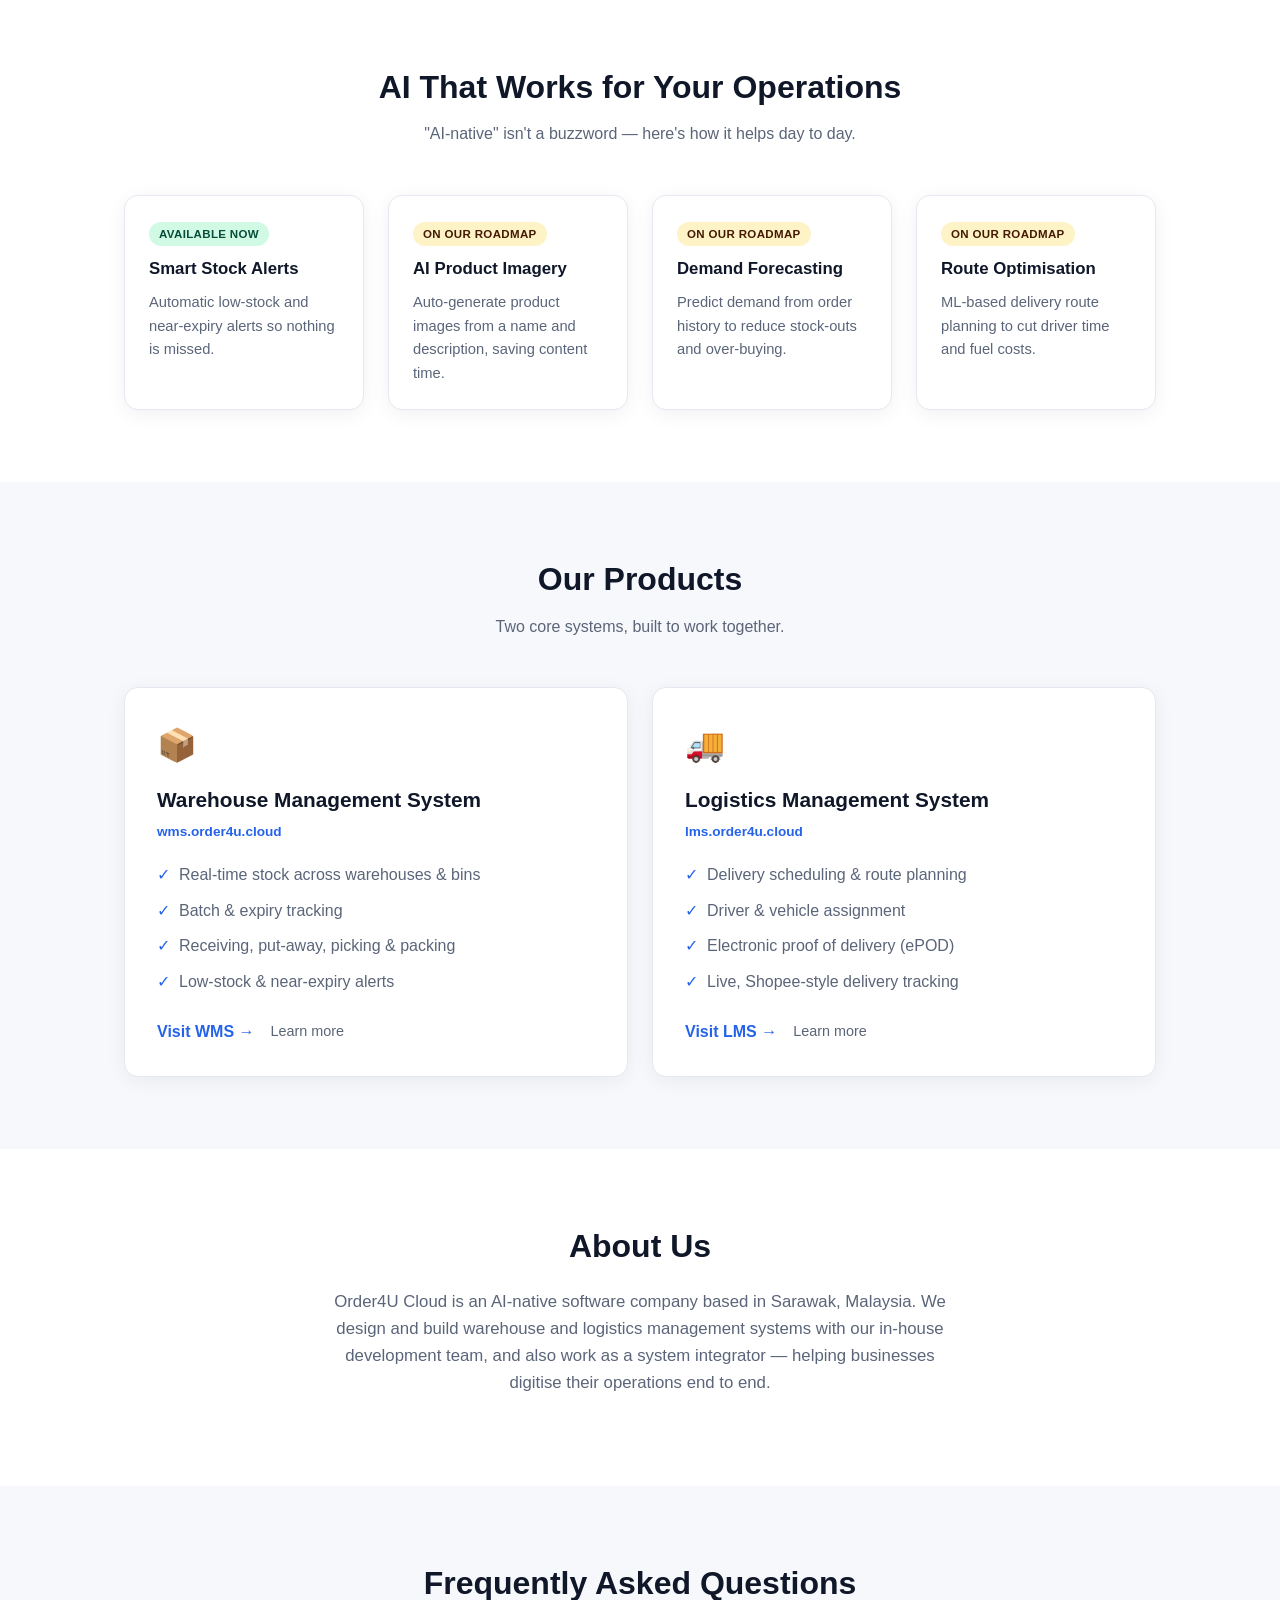
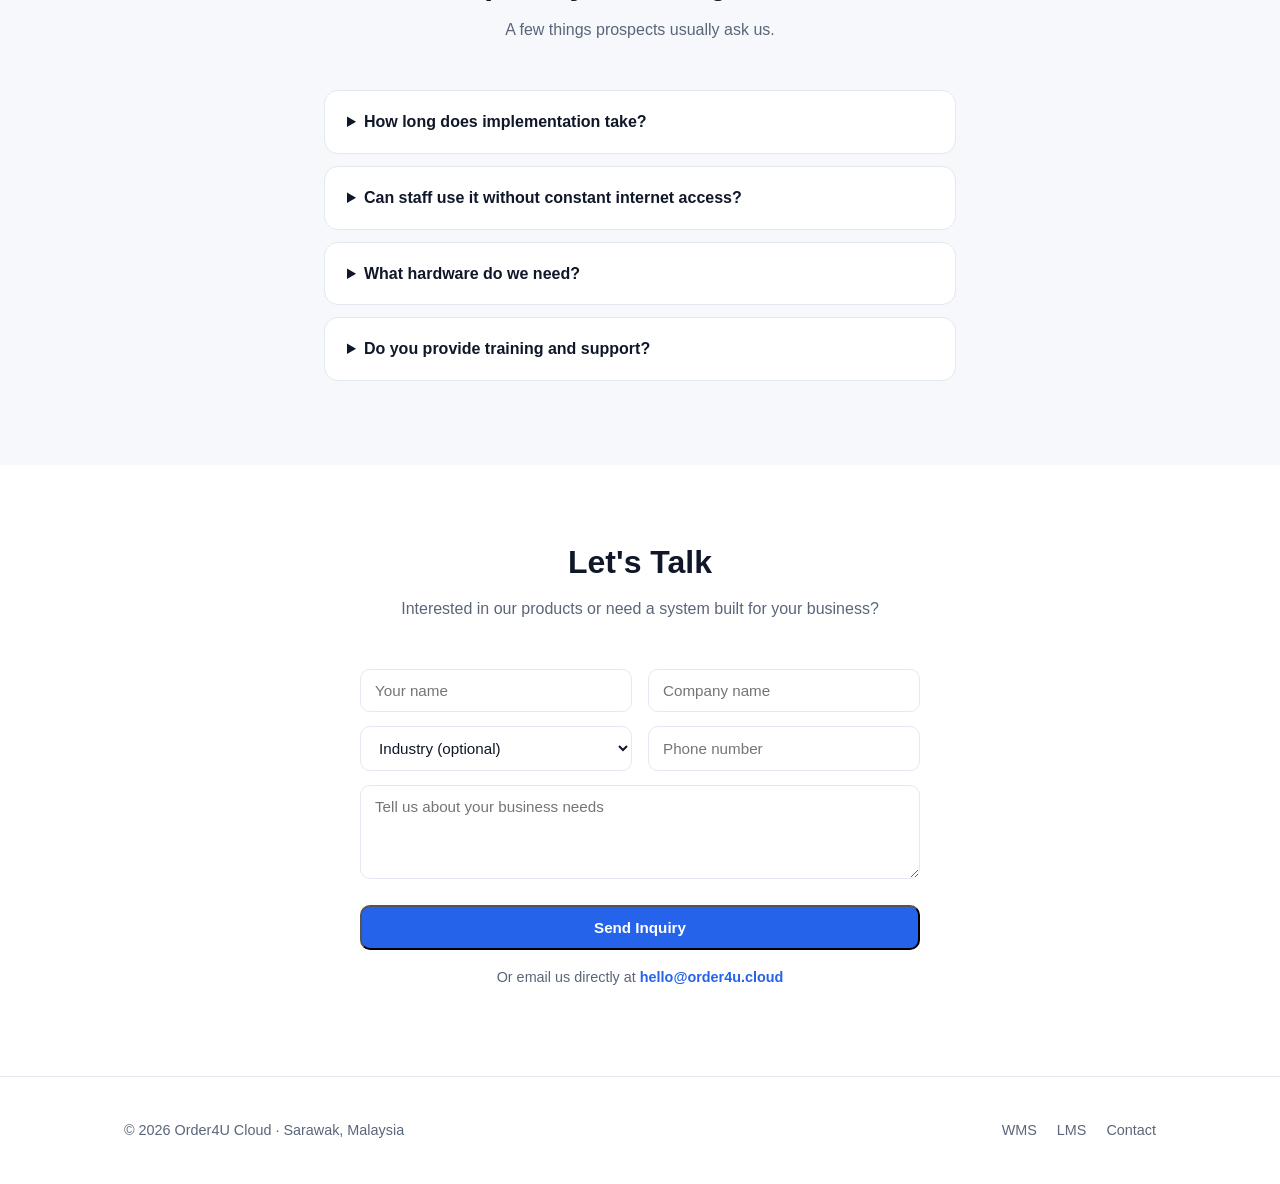
==== commit d4b7e4f2: "Add security hardening, Chinese language support, and hero particle animation Security improvements:" ====
--- a/index.html
+++ b/index.html
@@ -3,6 +3,8 @@
 <head>
   <meta charset="UTF-8" />
   <meta name="viewport" content="width=device-width, initial-scale=1.0" />
+  <meta http-equiv="Content-Security-Policy" content="default-src 'self'; style-src 'self' https://fonts.googleapis.com; font-src 'self' https://fonts.gstatic.com; script-src 'self'; img-src 'self' data:; connect-src 'none'; base-uri 'self'; form-action 'none'; object-src 'none';">
+  <meta name="referrer" content="strict-origin-when-cross-origin">
   <title>Order4U Cloud — Warehouse & Logistics Management Systems</title>
   <meta name="description" content="Order4U Cloud is an AI-native software company based in Sarawak, Malaysia, building Warehouse (WMS) and Logistics (LMS) management systems, in-house custom development, and system integration." />
   <link rel="icon" href="data:,">
@@ -25,6 +27,7 @@
         <legend class="sr-only">Language switch</legend>
         <button type="button" class="lang-btn" data-lang="en">EN</button>
         <button type="button" class="lang-btn" data-lang="ms">BM</button>
+        <button type="button" class="lang-btn" data-lang="zh">ZH</button>
       </fieldset>
     </nav>
   </header>
@@ -262,5 +265,6 @@
 
   <script src="assets/js/i18n.js"></script>
   <script src="assets/js/contact.js"></script>
+  <script src="assets/js/particles.js"></script>
 </body>
 </html>
--- a/assets/css/styles.css
+++ b/assets/css/styles.css
@@ -111,55 +111,20 @@
   position: relative;
   overflow: hidden;
   padding: 96px 0 72px;
-  background-color: var(--bg-alt);
-  background-image:
-    radial-gradient(circle, rgba(37, 99, 235, 0.14) 1px, transparent 1px);
-  background-size: 28px 28px;
-  animation: grid-drift 18s linear infinite;
-}
-
-.hero::before,
-.hero::after {
-  content: "";
-  position: absolute;
-  width: 420px;
-  height: 420px;
-  border-radius: 50%;
-  filter: blur(80px);
-  z-index: 0;
-  animation: blob-float 14s ease-in-out infinite;
-}
-
-.hero::before {
-  top: -120px;
-  left: -80px;
-  background: rgba(37, 99, 235, 0.22);
-}
-
-.hero::after {
-  bottom: -140px;
-  right: -100px;
-  background: rgba(16, 185, 129, 0.18);
-  animation-delay: -7s;
+  background-color: #0f172a;
 }
 
 .hero-content { position: relative; z-index: 1; text-align: center; max-width: 720px; margin: 0 auto; }
 
-@keyframes grid-drift {
-  from { background-position: 0 0; }
-  to { background-position: 28px 28px; }
-}
-
-@keyframes blob-float {
-  0%, 100% { transform: translate(0, 0) scale(1); }
-  50% { transform: translate(40px, 30px) scale(1.1); }
-}
-
-@media (prefers-reduced-motion: reduce) {
-  .hero, .hero::before, .hero::after {
-    animation: none;
-  }
-}
+.hero h1 { color: #ffffff; }
+.hero .hero-sub { color: rgba(255, 255, 255, 0.75); }
+.hero .badge {
+  background: rgba(255, 255, 255, 0.10);
+  border-color: rgba(255, 255, 255, 0.20);
+  color: rgba(255, 255, 255, 0.90);
+}
+.hero .hero-links a { color: rgba(255, 255, 255, 0.65); }
+.hero .hero-links a:hover { color: #ffffff; }
 
 .badge {
   display: inline-block;
@@ -443,6 +408,13 @@
 .footer-links { display: flex; gap: 20px; }
 .footer-links a:hover { color: var(--text); }
 
+/* Utility classes */
+.text-left { text-align: left; }
+.section-sub-detail { text-align: left; margin-bottom: 40px; }
+.card-mt { margin-top: 24px; }
+.hero-actions-mt { margin-top: 40px; }
+.text-muted { color: var(--muted); }
+
 @media (max-width: 720px) {
   .nav-links { display: none; }
   .hero h1 { font-size: 2rem; }
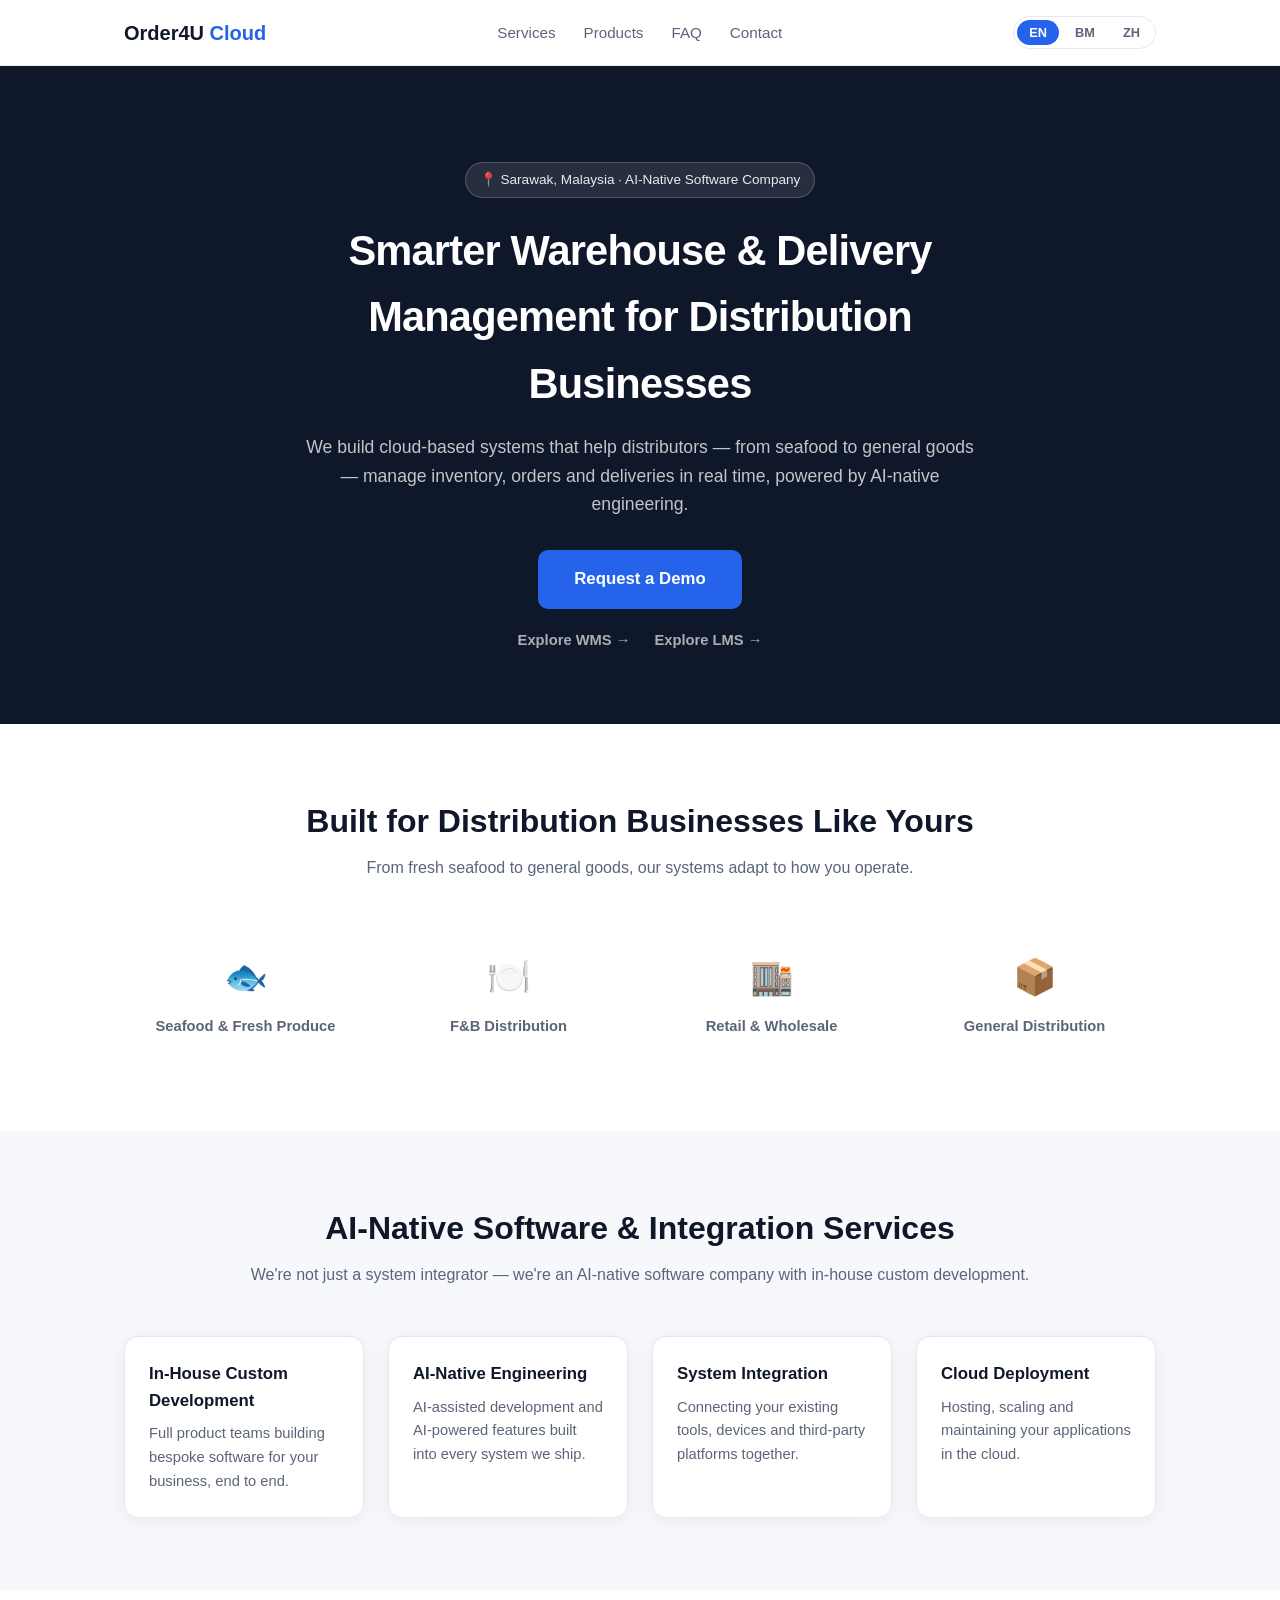
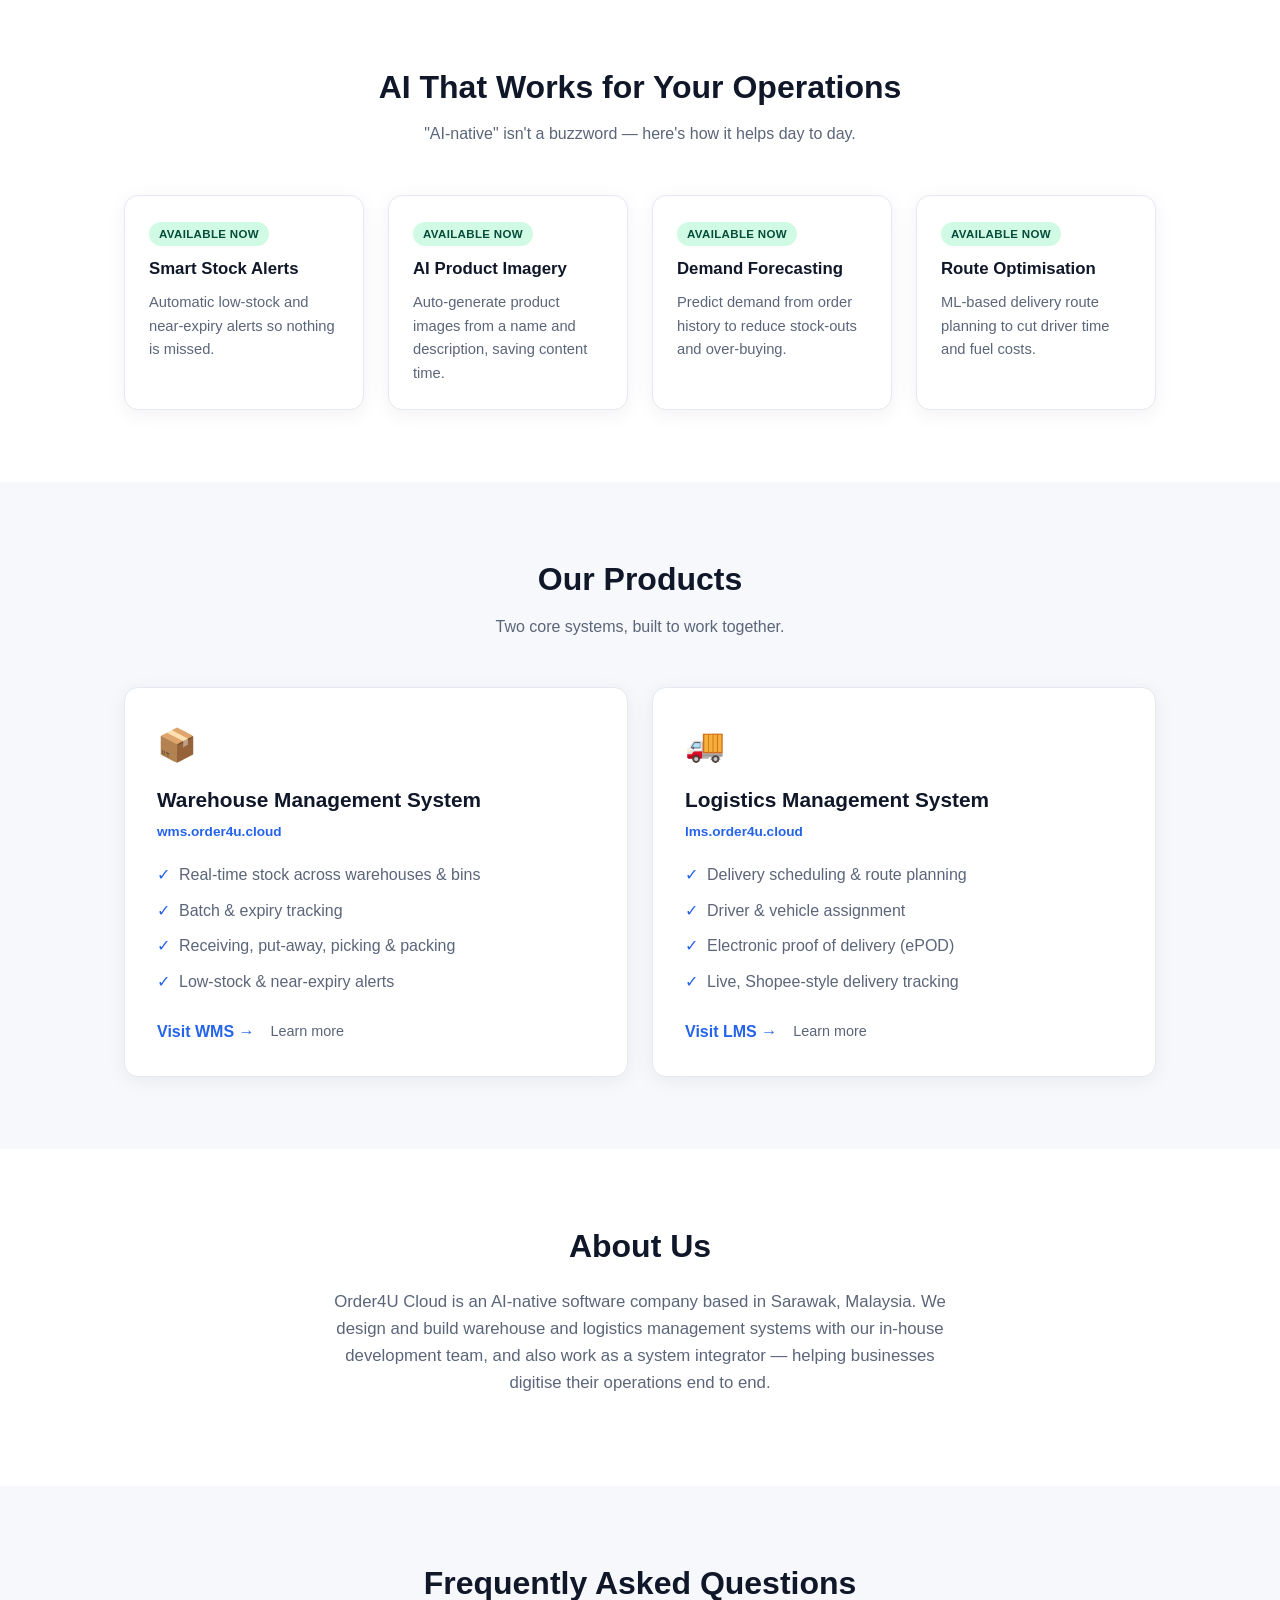
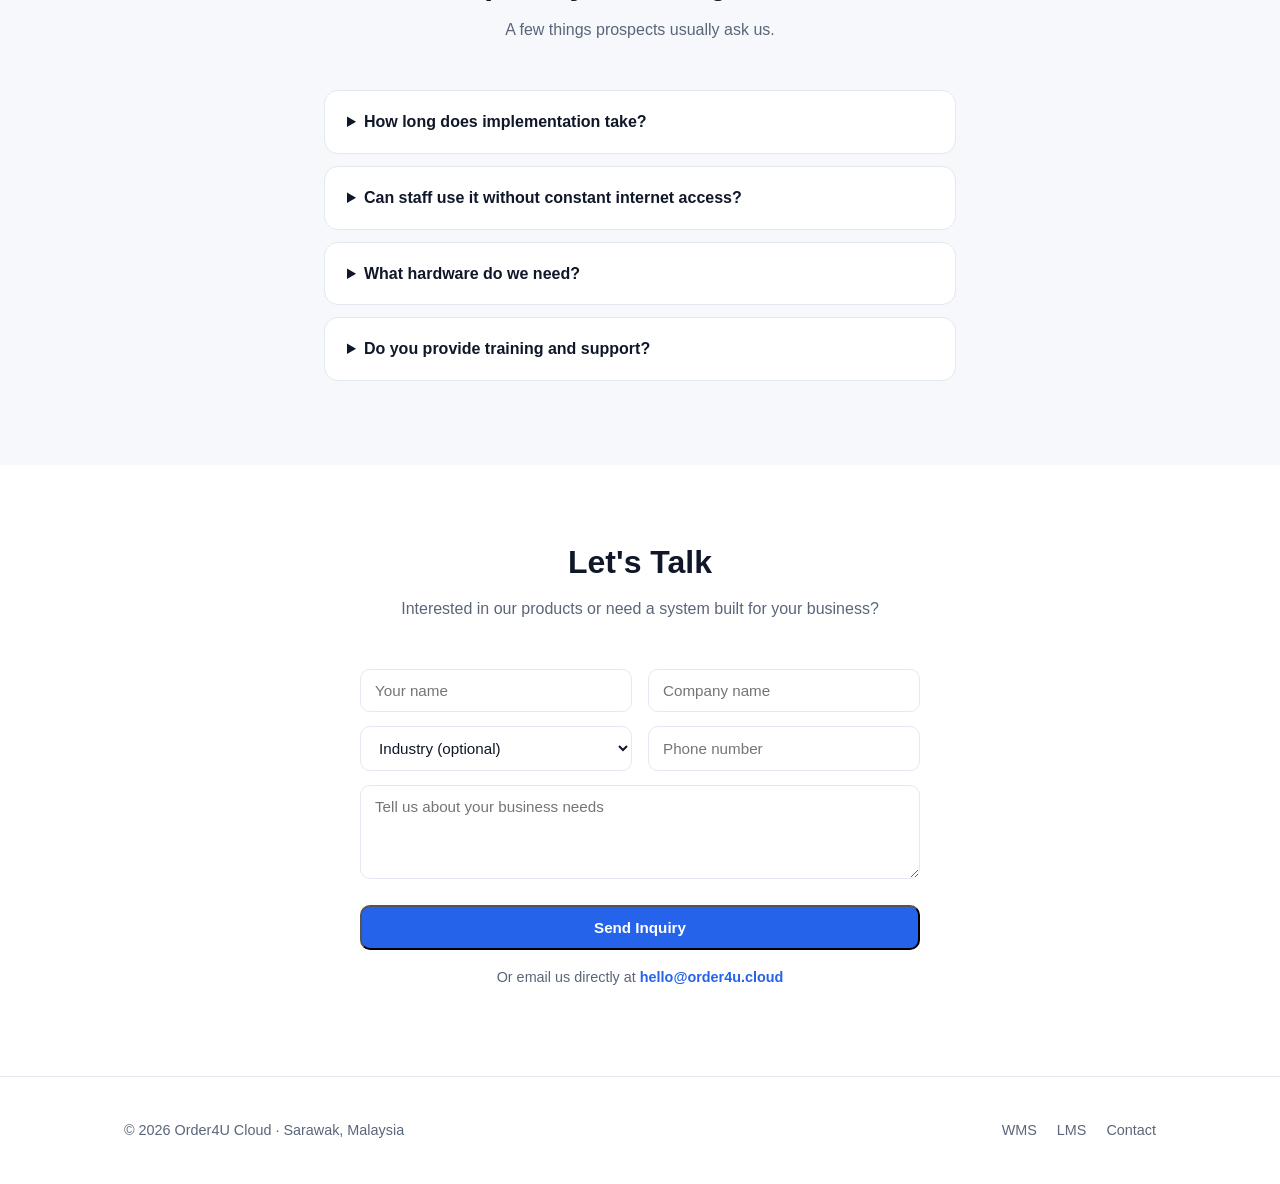
==== commit 86b6474e: "Change all AI features to 'Available now' status" ====
--- a/index.html
+++ b/index.html
@@ -119,17 +119,17 @@
             <p data-i18n="ai.card1.desc">Automatic low-stock and near-expiry alerts so nothing is missed.</p>
           </div>
           <div class="mini-card">
-            <span class="tag tag-soon" data-i18n="ai.tag.soon">On our roadmap</span>
+            <span class="tag tag-live" data-i18n="ai.tag.live">Available now</span>
             <h4 data-i18n="ai.card2.title">AI Product Imagery</h4>
             <p data-i18n="ai.card2.desc">Auto-generate product images from a name and description, saving content time.</p>
           </div>
           <div class="mini-card">
-            <span class="tag tag-soon" data-i18n="ai.tag.soon">On our roadmap</span>
+            <span class="tag tag-live" data-i18n="ai.tag.live">Available now</span>
             <h4 data-i18n="ai.card3.title">Demand Forecasting</h4>
             <p data-i18n="ai.card3.desc">Predict demand from order history to reduce stock-outs and over-buying.</p>
           </div>
           <div class="mini-card">
-            <span class="tag tag-soon" data-i18n="ai.tag.soon">On our roadmap</span>
+            <span class="tag tag-live" data-i18n="ai.tag.live">Available now</span>
             <h4 data-i18n="ai.card4.title">Route Optimisation</h4>
             <p data-i18n="ai.card4.desc">ML-based delivery route planning to cut driver time and fuel costs.</p>
           </div>
